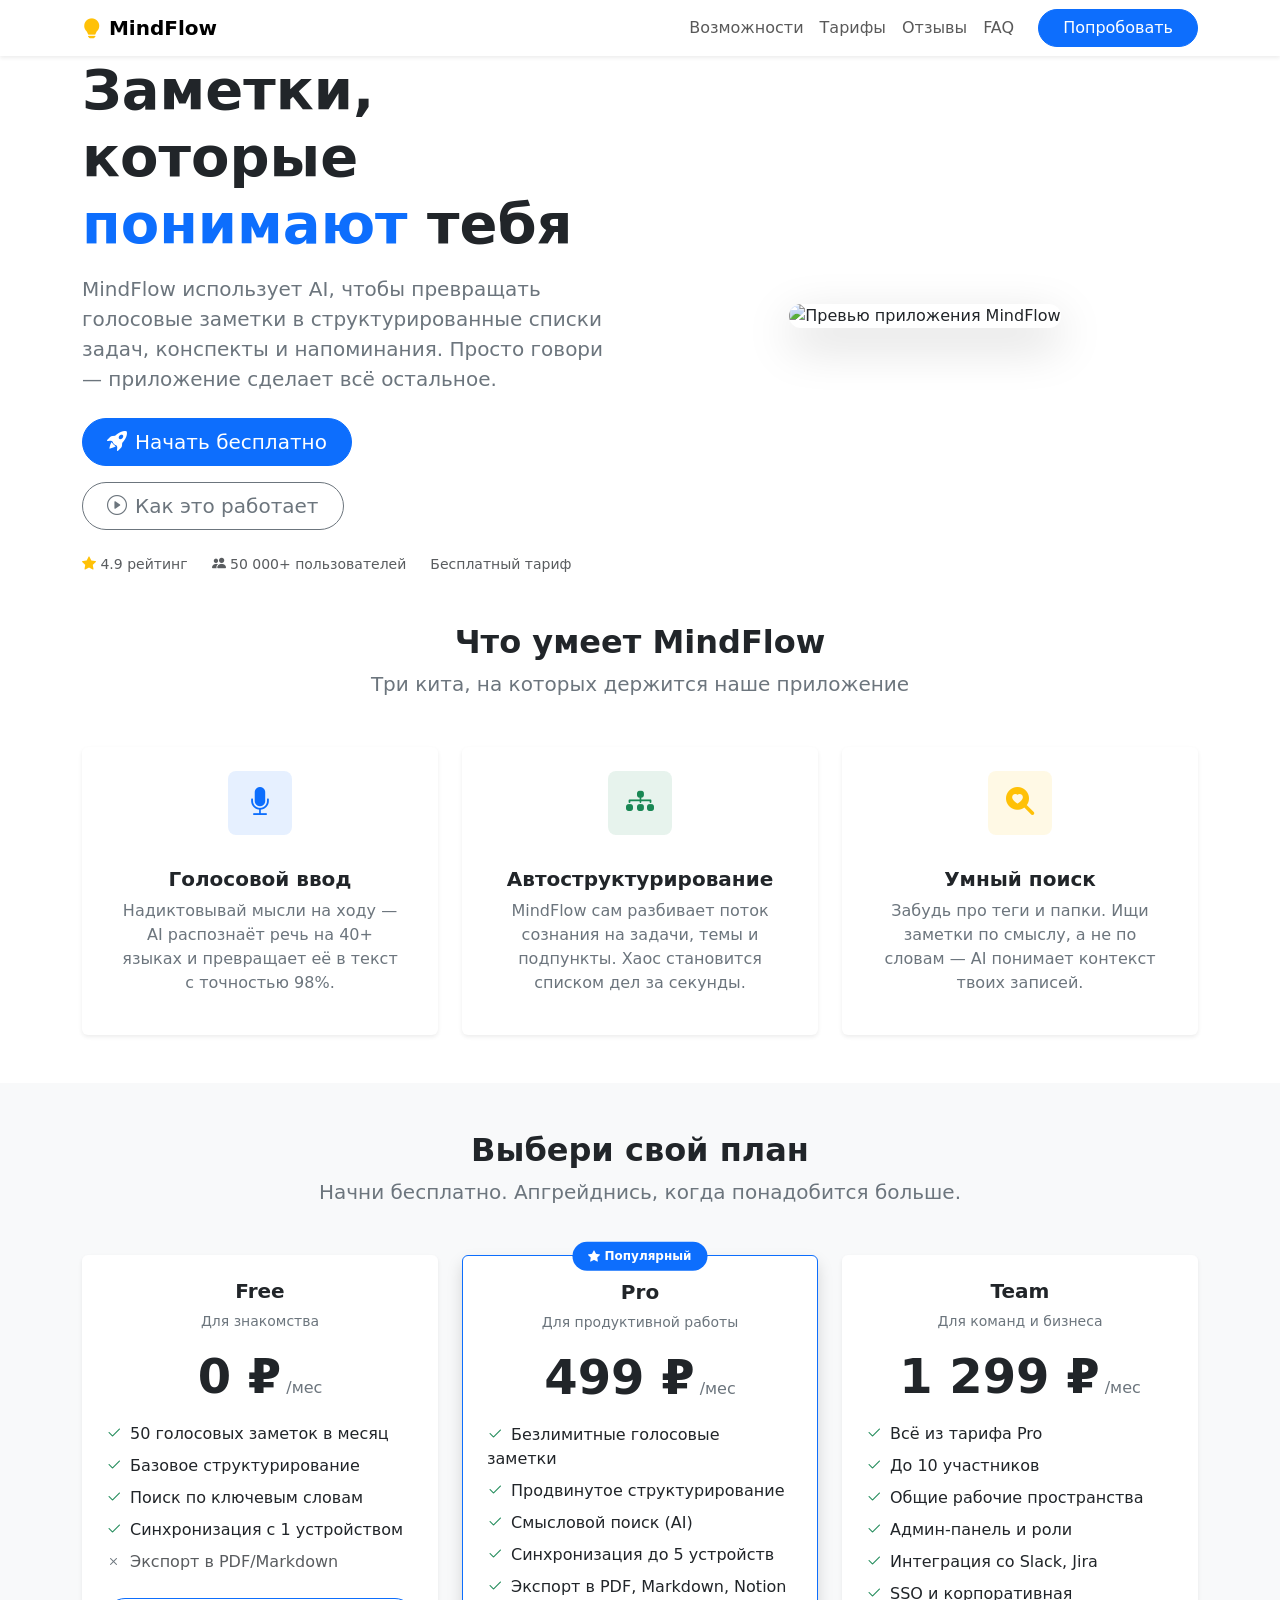
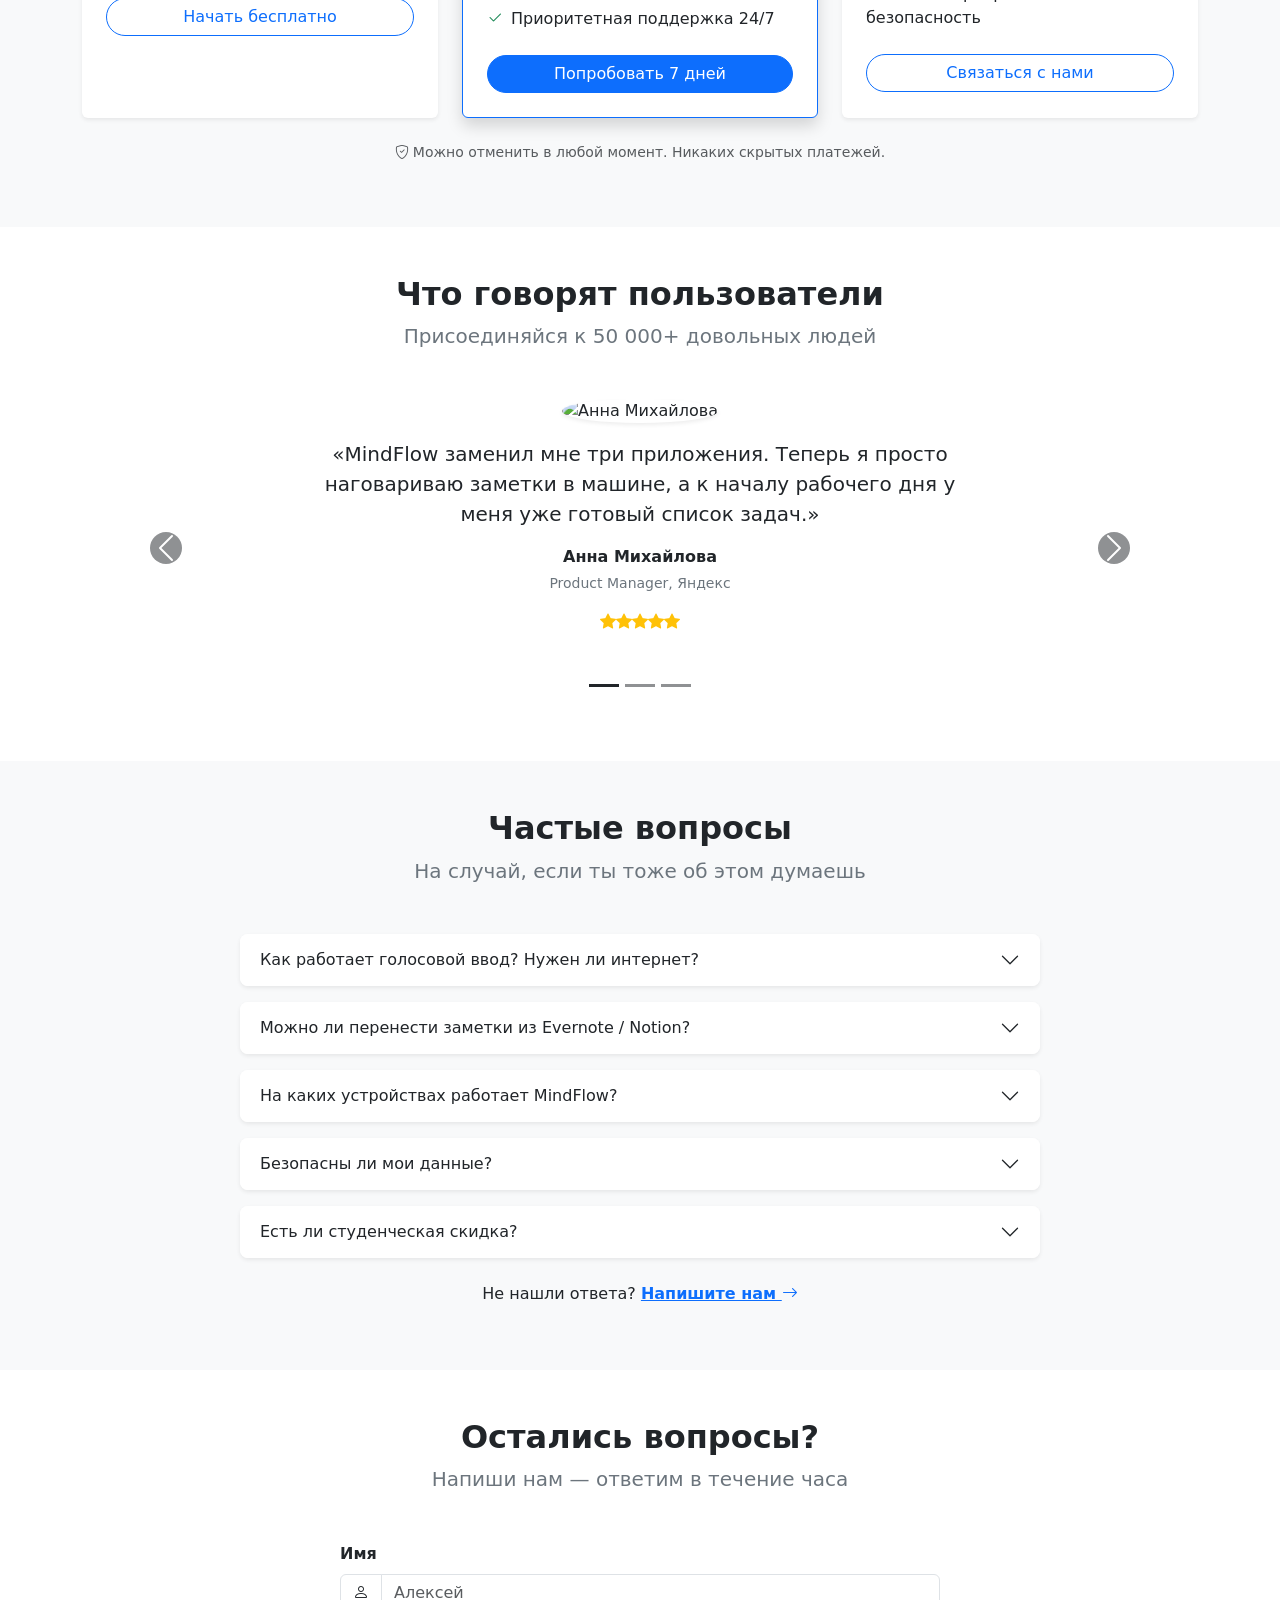
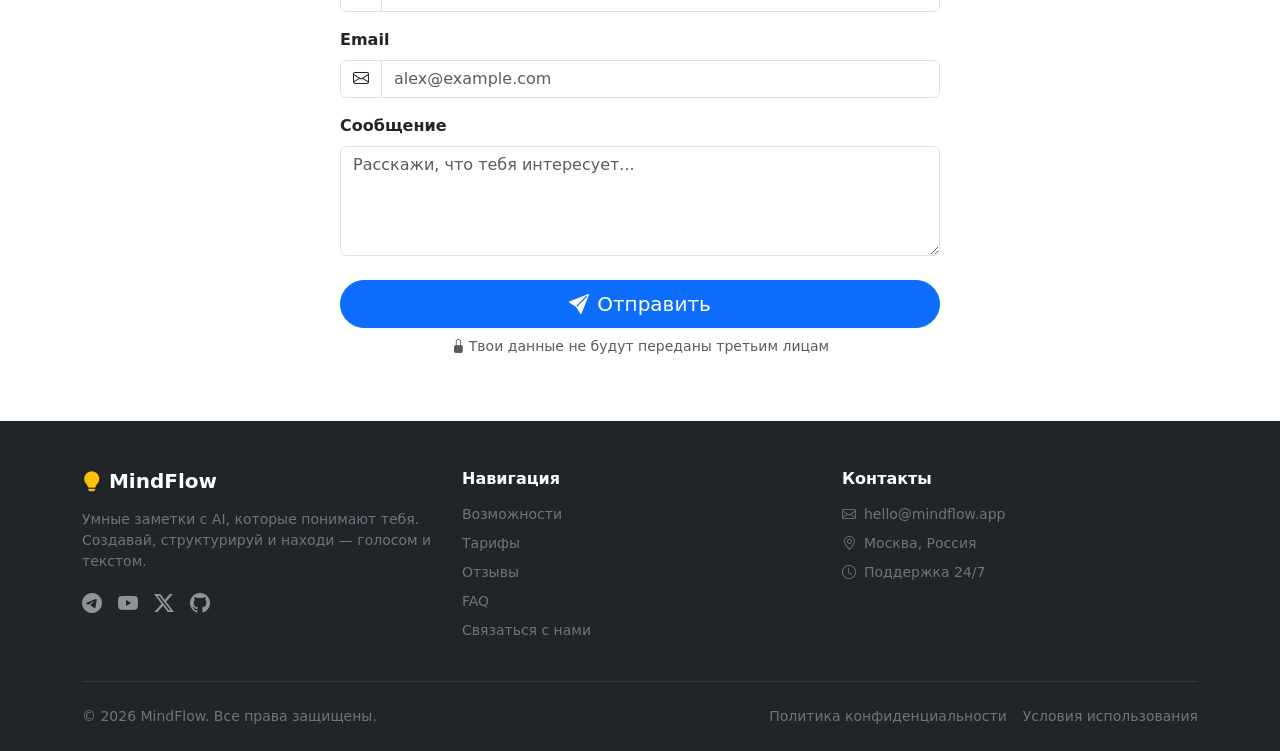
==== index.html @ 4034adc9 "Add files via upload" ====
<!DOCTYPE html>
<html lang="ru">
<head>
    <meta charset="UTF-8">
    <meta name="viewport" content="width=device-width, initial-scale=1.0">
    <title>MindFlow — умные заметки с AI</title>
    
    <link href="https://cdn.jsdelivr.net/npm/bootstrap@5.3.0/dist/css/bootstrap.min.css" rel="stylesheet">
    <link href="https://cdn.jsdelivr.net/npm/bootstrap-icons@1.11.3/font/bootstrap-icons.css" rel="stylesheet">
    <link href="style.css" rel="stylesheet">
</head>
<body>

    <!-- НАВБАР -->
    <nav class="navbar navbar-expand-lg sticky-top bg-white shadow-sm">
        <div class="container">
            <a class="navbar-brand fw-bold" href="#">
                <i class="bi bi-lightbulb-fill text-warning"></i> MindFlow
            </a>
            <button class="navbar-toggler" type="button" data-bs-toggle="collapse" data-bs-target="#navbarMain" 
                    aria-controls="navbarMain" aria-expanded="false" aria-label="Открыть меню">
                <span class="navbar-toggler-icon"></span>
            </button>
            <div class="collapse navbar-collapse" id="navbarMain">
                <ul class="navbar-nav ms-auto mb-2 mb-lg-0 align-items-lg-center">
                    <li class="nav-item"><a class="nav-link" href="#features">Возможности</a></li>
                    <li class="nav-item"><a class="nav-link" href="#pricing">Тарифы</a></li>
                    <li class="nav-item"><a class="nav-link" href="#testimonials">Отзывы</a></li>
                    <li class="nav-item"><a class="nav-link" href="#faq">FAQ</a></li>
                    <li class="nav-item ms-lg-3 mt-2 mt-lg-0">
                        <a class="btn btn-primary rounded-pill px-4" href="#contact">Попробовать</a>
                    </li>
                </ul>
            </div>
        </div>
    </nav>

    <main>
        <!-- ГЕРОЙ -->
        <section class="hero-section d-flex align-items-center">
            <div class="container">
                <div class="row align-items-center">
                    <div class="col-lg-6 mb-5 mb-lg-0">
                        <h1 class="display-4 fw-bold mb-3">Заметки, которые <span class="text-primary">понимают</span> тебя</h1>
                        <p class="lead text-secondary mb-4">
                            MindFlow использует AI, чтобы превращать голосовые заметки в структурированные списки задач, конспекты и напоминания. Просто говори — приложение сделает всё остальное.
                        </p>
                        <div class="d-flex flex-wrap gap-3">
                            <a href="#contact" class="btn btn-primary btn-lg rounded-pill px-4">
                                <i class="bi bi-rocket-takeoff-fill me-2"></i>Начать бесплатно
                            </a>
                            <a href="#features" class="btn btn-outline-secondary btn-lg rounded-pill px-4">
                                <i class="bi bi-play-circle me-2"></i>Как это работает
                            </a>
                        </div>
                        <div class="d-flex mt-4 text-muted small">
                            <span class="me-4"><i class="bi bi-star-fill text-warning"></i> 4.9 рейтинг</span>
                            <span class="me-4"><i class="bi bi-people-fill"></i> 50 000+ пользователей</span>
                            <span><i class="bi bi-shield-check-fill text-success"></i> Бесплатный тариф</span>
                        </div>
                    </div>
                    <div class="col-lg-6 text-center">
                        <img src="https://placehold.co/600x400/6f42c1/white?text=MindFlow+App+Preview" 
                             alt="Превью приложения MindFlow" class="img-fluid rounded-4 shadow-lg"
                             width="600" height="400" loading="lazy">
                    </div>
                </div>
            </div>
        </section>

        <!-- ВОЗМОЖНОСТИ -->
        <section id="features" class="py-5 bg-white">
            <div class="container">
                <div class="text-center mb-5">
                    <h2 class="fw-bold">Что умеет MindFlow</h2>
                    <p class="lead text-secondary">Три кита, на которых держится наше приложение</p>
                </div>
                <div class="row g-4 row-cols-1 row-cols-md-3">
                    <div class="col">
                        <div class="card h-100 border-0 shadow-sm text-center p-4">
                            <div class="card-icon bg-primary bg-opacity-10 text-primary rounded-3 d-inline-flex align-items-center justify-content-center mx-auto mb-3" style="width: 64px; height: 64px;">
                                <i class="bi bi-mic-fill fs-3"></i>
                            </div>
                            <div class="card-body">
                                <h5 class="card-title fw-bold">Голосовой ввод</h5>
                                <p class="card-text text-secondary">Надиктовывай мысли на ходу — AI распознаёт речь на 40+ языках и превращает её в текст с точностью 98%.</p>
                            </div>
                        </div>
                    </div>
                    <div class="col">
                        <div class="card h-100 border-0 shadow-sm text-center p-4">
                            <div class="card-icon bg-success bg-opacity-10 text-success rounded-3 d-inline-flex align-items-center justify-content-center mx-auto mb-3" style="width: 64px; height: 64px;">
                                <i class="bi bi-diagram-3-fill fs-3"></i>
                            </div>
                            <div class="card-body">
                                <h5 class="card-title fw-bold">Автоструктурирование</h5>
                                <p class="card-text text-secondary">MindFlow сам разбивает поток сознания на задачи, темы и подпункты. Хаос становится списком дел за секунды.</p>
                            </div>
                        </div>
                    </div>
                    <div class="col">
                        <div class="card h-100 border-0 shadow-sm text-center p-4">
                            <div class="card-icon bg-warning bg-opacity-10 text-warning rounded-3 d-inline-flex align-items-center justify-content-center mx-auto mb-3" style="width: 64px; height: 64px;">
                                <i class="bi bi-search-heart-fill fs-3"></i>
                            </div>
                            <div class="card-body">
                                <h5 class="card-title fw-bold">Умный поиск</h5>
                                <p class="card-text text-secondary">Забудь про теги и папки. Ищи заметки по смыслу, а не по словам — AI понимает контекст твоих записей.</p>
                            </div>
                        </div>
                    </div>
                </div>
            </div>
        </section>

        <!-- ТАРИФЫ -->
        <section id="pricing" class="py-5 bg-light">
            <div class="container">
                <div class="text-center mb-5">
                    <h2 class="fw-bold">Выбери свой план</h2>
                    <p class="lead text-secondary">Начни бесплатно. Апгрейднись, когда понадобится больше.</p>
                </div>
                <div id="pricing-cards" class="row g-4 row-cols-1 row-cols-md-3 justify-content-center"></div>
                <p class="text-center text-muted small mt-4">
                    <i class="bi bi-shield-check me-1"></i>Можно отменить в любой момент. Никаких скрытых платежей.
                </p>
            </div>
        </section>

        <!-- ОТЗЫВЫ -->
        <section id="testimonials" class="py-5 bg-white">
            <div class="container">
                <div class="text-center mb-5">
                    <h2 class="fw-bold">Что говорят пользователи</h2>
                    <p class="lead text-secondary">Присоединяйся к 50 000+ довольных людей</p>
                </div>
                <div id="testimonialsCarousel" class="carousel slide" data-bs-ride="carousel">
                    <div id="testimonials-slides" class="carousel-inner"></div>
                    <button class="carousel-control-prev" type="button" data-bs-target="#testimonialsCarousel" data-bs-slide="prev">
                        <span class="carousel-control-prev-icon bg-dark rounded-circle p-3" aria-hidden="true"></span>
                        <span class="visually-hidden">Предыдущий</span>
                    </button>
                    <button class="carousel-control-next" type="button" data-bs-target="#testimonialsCarousel" data-bs-slide="next">
                        <span class="carousel-control-next-icon bg-dark rounded-circle p-3" aria-hidden="true"></span>
                        <span class="visually-hidden">Следующий</span>
                    </button>
                    <div id="testimonials-indicators" class="carousel-indicators position-relative mt-4"></div>
                </div>
            </div>
        </section>

        <!-- FAQ -->
        <section id="faq" class="py-5 bg-light">
            <div class="container">
                <div class="text-center mb-5">
                    <h2 class="fw-bold">Частые вопросы</h2>
                    <p class="lead text-secondary">На случай, если ты тоже об этом думаешь</p>
                </div>
                <div id="faq-list" class="accordion mx-auto" style="max-width: 800px;"></div>
                <p class="text-center mt-4">Не нашли ответа? <a href="#contact" class="fw-bold">Напишите нам <i class="bi bi-arrow-right"></i></a></p>
            </div>
        </section>

        <!-- КОНТАКТЫ -->
        <section id="contact" class="py-5 bg-white">
            <div class="container">
                <div class="text-center mb-5">
                    <h2 class="fw-bold">Остались вопросы?</h2>
                    <p class="lead text-secondary">Напиши нам — ответим в течение часа</p>
                </div>
                <div class="mx-auto" style="max-width: 600px;">
                    <form>
                        <div class="mb-3">
                            <label for="name" class="form-label fw-semibold">Имя</label>
                            <div class="input-group">
                                <span class="input-group-text bg-white"><i class="bi bi-person"></i></span>
                                <input type="text" class="form-control" id="name" placeholder="Алексей" required>
                            </div>
                        </div>
                        <div class="mb-3">
                            <label for="email" class="form-label fw-semibold">Email</label>
                            <div class="input-group">
                                <span class="input-group-text bg-white"><i class="bi bi-envelope"></i></span>
                                <input type="email" class="form-control" id="email" placeholder="alex@example.com" required>
                            </div>
                        </div>
                        <div class="mb-4">
                            <label for="message" class="form-label fw-semibold">Сообщение</label>
                            <textarea class="form-control" id="message" rows="4" placeholder="Расскажи, что тебя интересует..." required></textarea>
                        </div>
                        <div class="d-grid">
                            <button type="submit" class="btn btn-primary btn-lg rounded-pill">
                                <i class="bi bi-send-fill me-2"></i>Отправить
                            </button>
                        </div>
                        <p class="text-center text-muted small mt-2">
                            <i class="bi bi-lock-fill me-1"></i>Твои данные не будут переданы третьим лицам
                        </p>
                    </form>
                </div>
            </div>
        </section>
    </main>

    <!-- ФУТЕР -->
    <footer class="bg-dark text-white pt-5 pb-4">
        <div class="container">
            <div class="row g-4">
                <div class="col-md-4">
                    <h5 class="fw-bold mb-3"><i class="bi bi-lightbulb-fill text-warning"></i> MindFlow</h5>
                    <p class="text-secondary small">Умные заметки с AI, которые понимают тебя. Создавай, структурируй и находи — голосом и текстом.</p>
                    <div class="d-flex gap-3">
                        <a href="#" class="text-white-50 fs-5" title="Telegram"><i class="bi bi-telegram"></i></a>
                        <a href="#" class="text-white-50 fs-5" title="YouTube"><i class="bi bi-youtube"></i></a>
                        <a href="#" class="text-white-50 fs-5" title="Twitter/X"><i class="bi bi-twitter-x"></i></a>
                        <a href="#" class="text-white-50 fs-5" title="GitHub"><i class="bi bi-github"></i></a>
                    </div>
                </div>
                <div class="col-md-4">
                    <h6 class="fw-bold mb-3">Навигация</h6>
                    <ul class="list-unstyled small">
                        <li class="mb-2"><a href="#features" class="text-secondary text-decoration-none">Возможности</a></li>
                        <li class="mb-2"><a href="#pricing" class="text-secondary text-decoration-none">Тарифы</a></li>
                        <li class="mb-2"><a href="#testimonials" class="text-secondary text-decoration-none">Отзывы</a></li>
                        <li class="mb-2"><a href="#faq" class="text-secondary text-decoration-none">FAQ</a></li>
                        <li class="mb-2"><a href="#contact" class="text-secondary text-decoration-none">Связаться с нами</a></li>
                    </ul>
                </div>
                <div class="col-md-4">
                    <h6 class="fw-bold mb-3">Контакты</h6>
                    <ul class="list-unstyled small text-secondary">
                        <li class="mb-2"><i class="bi bi-envelope me-2"></i>hello@mindflow.app</li>
                        <li class="mb-2"><i class="bi bi-geo-alt me-2"></i>Москва, Россия</li>
                        <li class="mb-2"><i class="bi bi-clock me-2"></i>Поддержка 24/7</li>
                    </ul>
                </div>
            </div>
            <hr class="my-4 border-secondary">
            <div class="d-flex flex-column flex-md-row justify-content-between align-items-center small text-secondary">
                <p class="mb-2 mb-md-0">© 2026 MindFlow. Все права защищены.</p>
                <div class="d-flex gap-3">
                    <a href="#" class="text-secondary text-decoration-none">Политика конфиденциальности</a>
                    <a href="#" class="text-secondary text-decoration-none">Условия использования</a>
                </div>
            </div>
        </div>
    </footer>

    <script src="https://cdn.jsdelivr.net/npm/bootstrap@5.3.0/dist/js/bootstrap.bundle.min.js"></script>
    <script src="js/data.js"></script>
    <script src="js/main.js"></script>
</body>
</html>
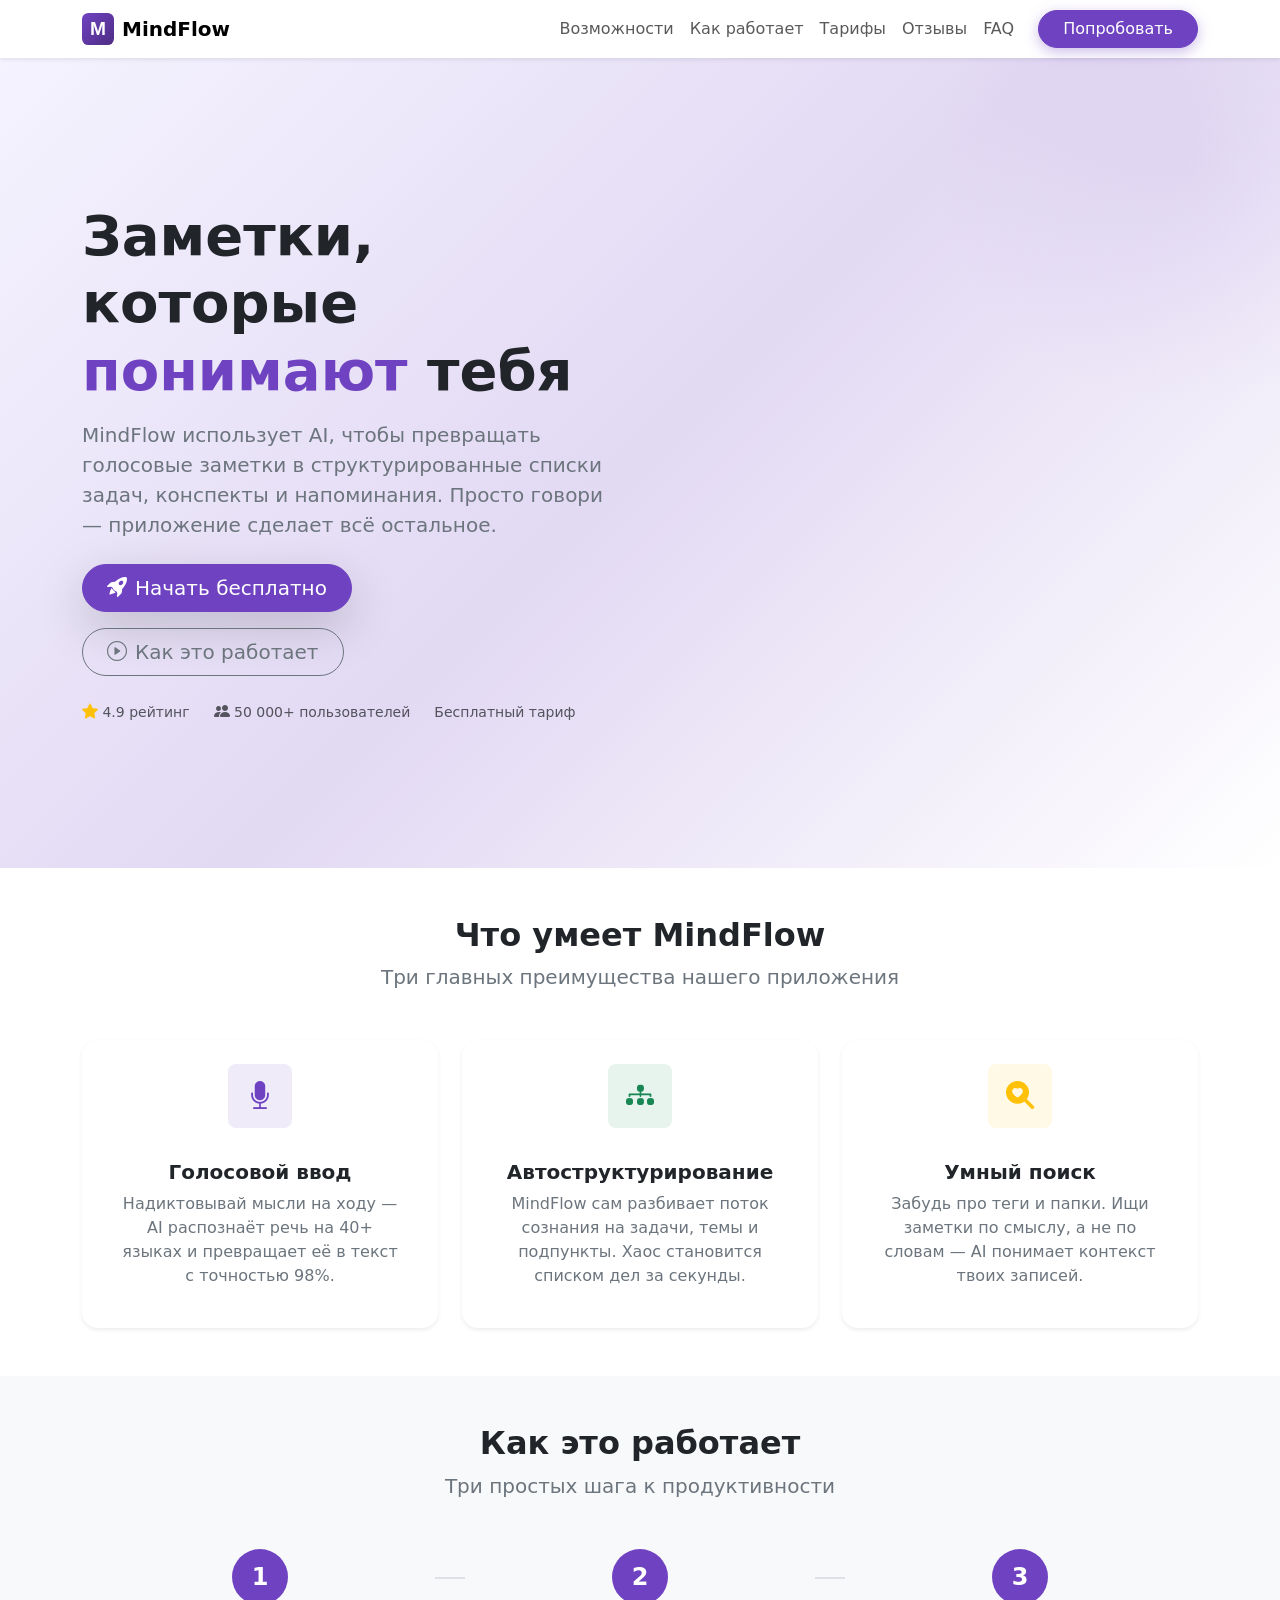
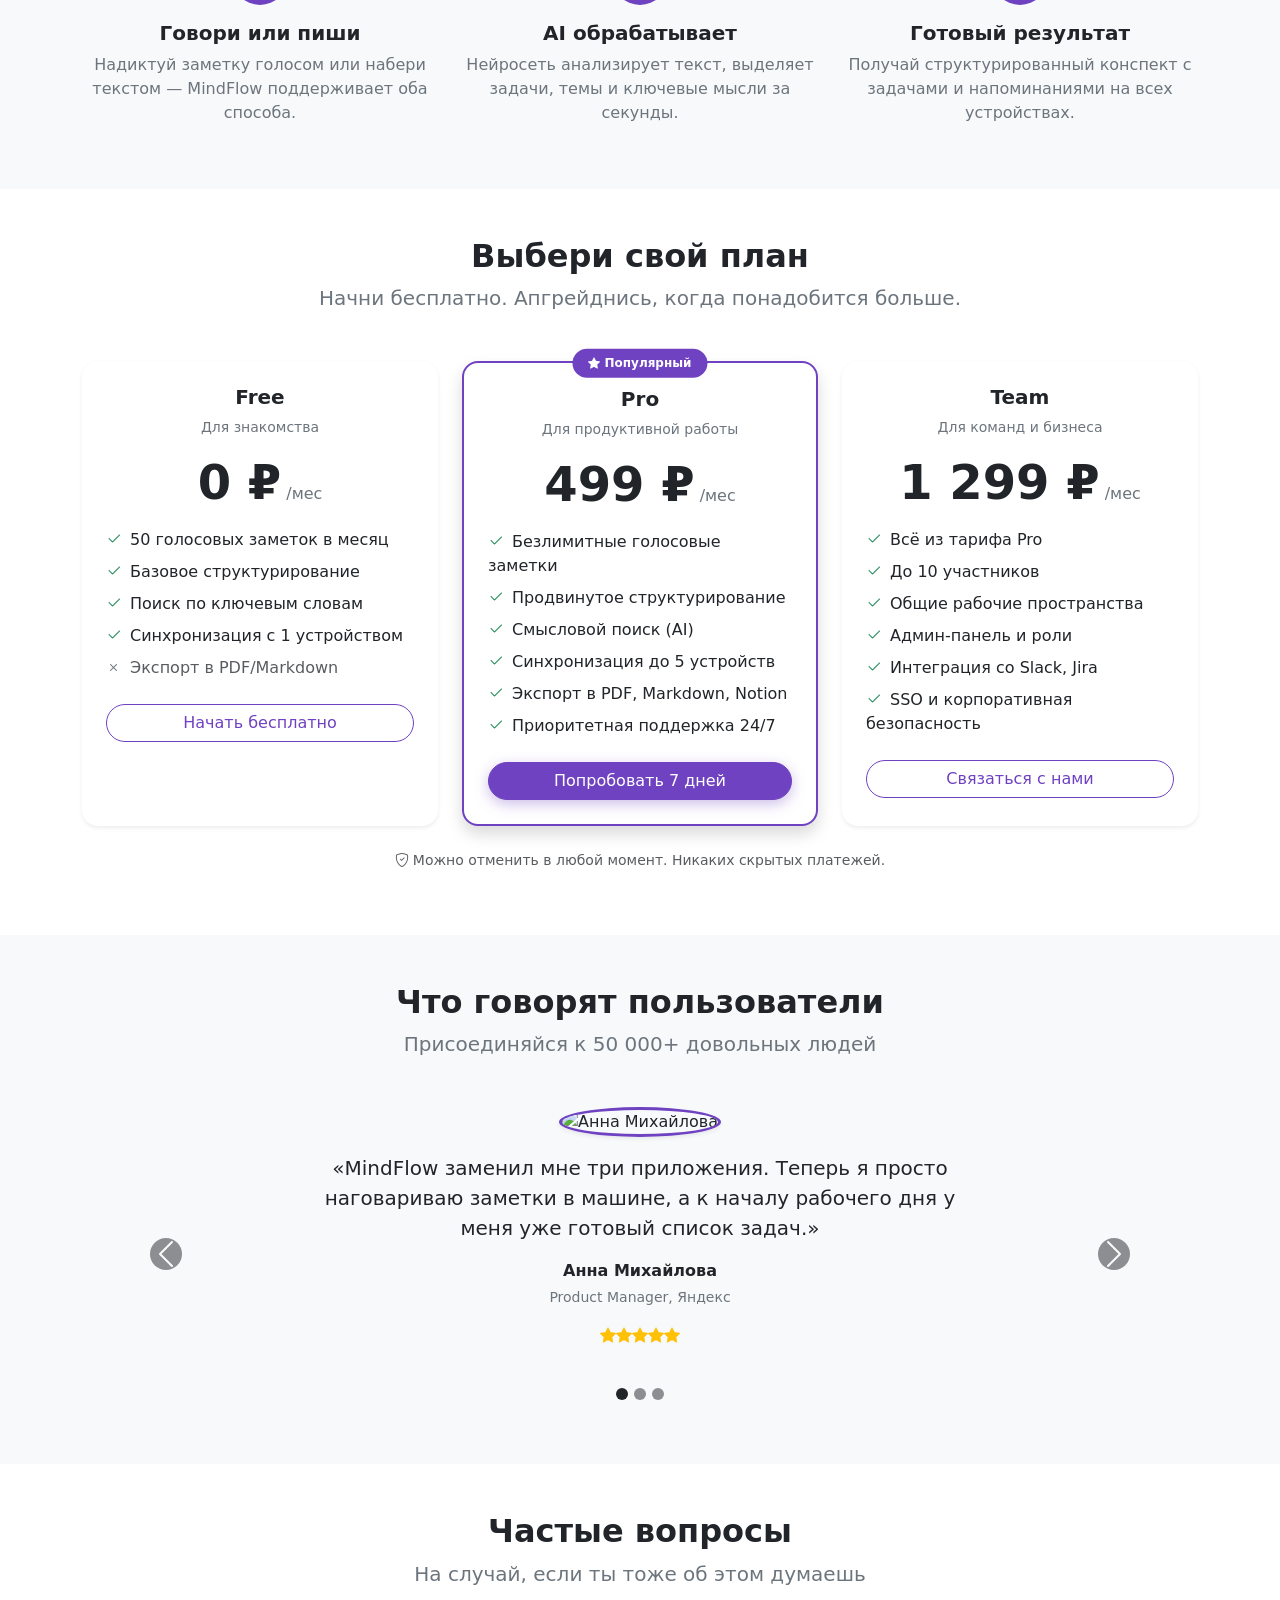
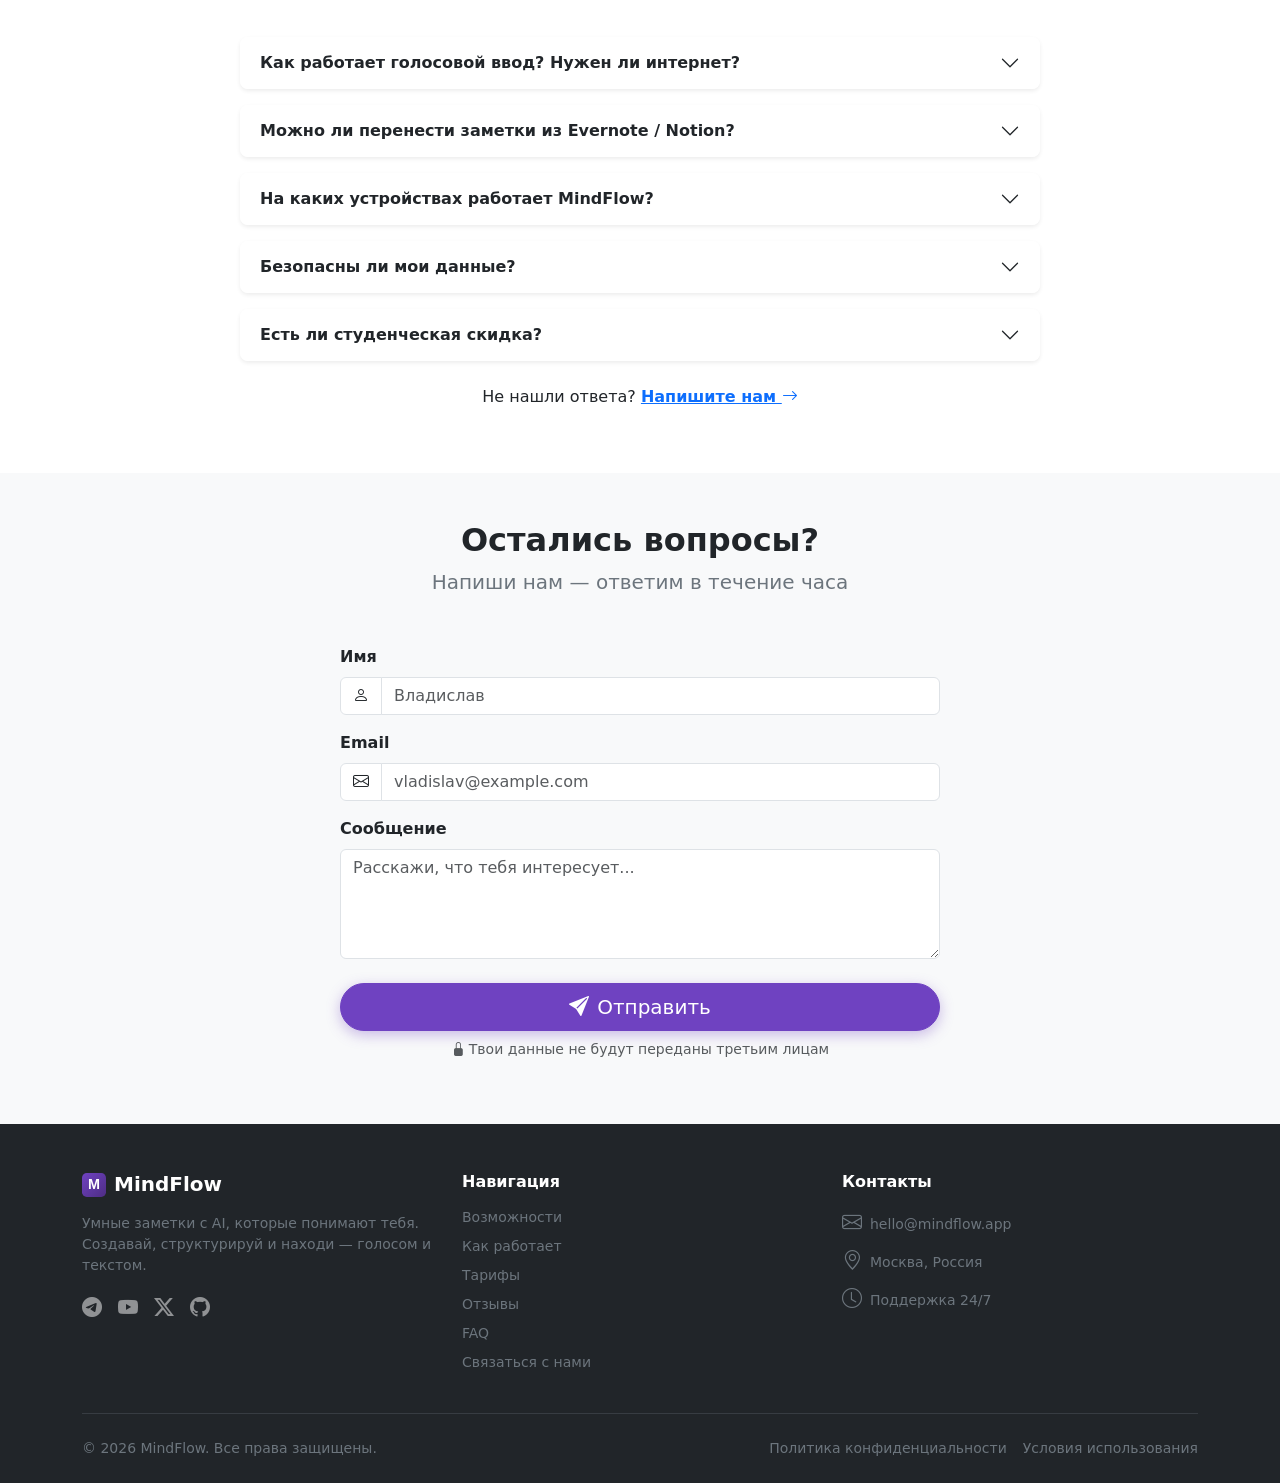
==== commit 704a3aa8: "Add files via upload" ====
--- a/index.html
+++ b/index.html
@@ -5,8 +5,23 @@
     <meta name="viewport" content="width=device-width, initial-scale=1.0">
     <title>MindFlow — умные заметки с AI</title>
     
+    <!-- Favicon -->
+    <link rel="icon" type="image/svg+xml" href="assets/favicon.svg">
+    <link rel="icon" type="image/png" href="assets/favicon.png">
+    
+    <!-- Open Graph (для соцсетей) -->
+    <meta property="og:title" content="MindFlow — умные заметки с AI">
+    <meta property="og:description" content="Превращай голосовые заметки в структурированные задачи с помощью AI. Попробуй бесплатно!">
+    <meta property="og:image" content="https://placehold.co/1200x630/6f42c1/white?text=MindFlow">
+    <meta property="og:type" content="website">
+    
+    <!-- Bootstrap 5.3 -->
     <link href="https://cdn.jsdelivr.net/npm/bootstrap@5.3.0/dist/css/bootstrap.min.css" rel="stylesheet">
+    <!-- Bootstrap Icons -->
     <link href="https://cdn.jsdelivr.net/npm/bootstrap-icons@1.11.3/font/bootstrap-icons.css" rel="stylesheet">
+    <!-- AOS Animation -->
+    <link href="https://cdn.jsdelivr.net/npm/aos@2.3.4/dist/aos.css" rel="stylesheet">
+    <!-- Кастомные стили -->
     <link href="style.css" rel="stylesheet">
 </head>
 <body>
@@ -14,8 +29,9 @@
     <!-- НАВБАР -->
     <nav class="navbar navbar-expand-lg sticky-top bg-white shadow-sm">
         <div class="container">
-            <a class="navbar-brand fw-bold" href="#">
-                <i class="bi bi-lightbulb-fill text-warning"></i> MindFlow
+            <a class="navbar-brand fw-bold d-flex align-items-center" href="#">
+                <img src="assets/favicon.svg" alt="MindFlow" width="32" height="32" class="me-2">
+                MindFlow
             </a>
             <button class="navbar-toggler" type="button" data-bs-toggle="collapse" data-bs-target="#navbarMain" 
                     aria-controls="navbarMain" aria-expanded="false" aria-label="Открыть меню">
@@ -24,6 +40,7 @@
             <div class="collapse navbar-collapse" id="navbarMain">
                 <ul class="navbar-nav ms-auto mb-2 mb-lg-0 align-items-lg-center">
                     <li class="nav-item"><a class="nav-link" href="#features">Возможности</a></li>
+                    <li class="nav-item"><a class="nav-link" href="#how-it-works">Как работает</a></li>
                     <li class="nav-item"><a class="nav-link" href="#pricing">Тарифы</a></li>
                     <li class="nav-item"><a class="nav-link" href="#testimonials">Отзывы</a></li>
                     <li class="nav-item"><a class="nav-link" href="#faq">FAQ</a></li>
@@ -40,16 +57,20 @@
         <section class="hero-section d-flex align-items-center">
             <div class="container">
                 <div class="row align-items-center">
-                    <div class="col-lg-6 mb-5 mb-lg-0">
-                        <h1 class="display-4 fw-bold mb-3">Заметки, которые <span class="text-primary">понимают</span> тебя</h1>
+                    <div class="col-lg-6 mb-5 mb-lg-0" data-aos="fade-right" data-aos-duration="800">
+                        <h1 class="display-4 fw-bold mb-3">
+                            Заметки, которые <span class="text-primary">понимают</span> тебя
+                        </h1>
                         <p class="lead text-secondary mb-4">
-                            MindFlow использует AI, чтобы превращать голосовые заметки в структурированные списки задач, конспекты и напоминания. Просто говори — приложение сделает всё остальное.
+                            MindFlow использует AI, чтобы превращать голосовые заметки 
+                            в структурированные списки задач, конспекты и напоминания. 
+                            Просто говори — приложение сделает всё остальное.
                         </p>
                         <div class="d-flex flex-wrap gap-3">
-                            <a href="#contact" class="btn btn-primary btn-lg rounded-pill px-4">
+                            <a href="#contact" class="btn btn-primary btn-lg rounded-pill px-4 shadow-lg">
                                 <i class="bi bi-rocket-takeoff-fill me-2"></i>Начать бесплатно
                             </a>
-                            <a href="#features" class="btn btn-outline-secondary btn-lg rounded-pill px-4">
+                            <a href="#how-it-works" class="btn btn-outline-secondary btn-lg rounded-pill px-4">
                                 <i class="bi bi-play-circle me-2"></i>Как это работает
                             </a>
                         </div>
@@ -59,10 +80,15 @@
                             <span><i class="bi bi-shield-check-fill text-success"></i> Бесплатный тариф</span>
                         </div>
                     </div>
-                    <div class="col-lg-6 text-center">
-                        <img src="https://placehold.co/600x400/6f42c1/white?text=MindFlow+App+Preview" 
-                             alt="Превью приложения MindFlow" class="img-fluid rounded-4 shadow-lg"
-                             width="600" height="400" loading="lazy">
+                    <div class="col-lg-6 text-center" data-aos="fade-left" data-aos-duration="800" data-aos-delay="200">
+                        <!-- Иллюстрация из unDraw -->
+                        <img 
+                            src="https://illustrations.popsy.co/violet/working-from-anywhere.svg"
+                            alt="MindFlow — работай отовсюду" 
+                            class="img-fluid hero-image"
+                            loading="lazy"
+                            onerror="this.src='https://placehold.co/600x400/6f42c1/white?text=MindFlow'"
+                        >
                     </div>
                 </div>
             </div>
@@ -71,12 +97,12 @@
         <!-- ВОЗМОЖНОСТИ -->
         <section id="features" class="py-5 bg-white">
             <div class="container">
-                <div class="text-center mb-5">
+                <div class="text-center mb-5" data-aos="fade-up">
                     <h2 class="fw-bold">Что умеет MindFlow</h2>
-                    <p class="lead text-secondary">Три кита, на которых держится наше приложение</p>
+                    <p class="lead text-secondary">Три главных преимущества нашего приложения</p>
                 </div>
                 <div class="row g-4 row-cols-1 row-cols-md-3">
-                    <div class="col">
+                    <div class="col" data-aos="fade-up" data-aos-delay="100">
                         <div class="card h-100 border-0 shadow-sm text-center p-4">
                             <div class="card-icon bg-primary bg-opacity-10 text-primary rounded-3 d-inline-flex align-items-center justify-content-center mx-auto mb-3" style="width: 64px; height: 64px;">
                                 <i class="bi bi-mic-fill fs-3"></i>
@@ -87,7 +113,7 @@
                             </div>
                         </div>
                     </div>
-                    <div class="col">
+                    <div class="col" data-aos="fade-up" data-aos-delay="200">
                         <div class="card h-100 border-0 shadow-sm text-center p-4">
                             <div class="card-icon bg-success bg-opacity-10 text-success rounded-3 d-inline-flex align-items-center justify-content-center mx-auto mb-3" style="width: 64px; height: 64px;">
                                 <i class="bi bi-diagram-3-fill fs-3"></i>
@@ -98,7 +124,7 @@
                             </div>
                         </div>
                     </div>
-                    <div class="col">
+                    <div class="col" data-aos="fade-up" data-aos-delay="300">
                         <div class="card h-100 border-0 shadow-sm text-center p-4">
                             <div class="card-icon bg-warning bg-opacity-10 text-warning rounded-3 d-inline-flex align-items-center justify-content-center mx-auto mb-3" style="width: 64px; height: 64px;">
                                 <i class="bi bi-search-heart-fill fs-3"></i>
@@ -113,10 +139,43 @@
             </div>
         </section>
 
+        <!-- КАК ЭТО РАБОТАЕТ (НОВАЯ СЕКЦИЯ) -->
+        <section id="how-it-works" class="py-5 bg-light">
+            <div class="container">
+                <div class="text-center mb-5" data-aos="fade-up">
+                    <h2 class="fw-bold">Как это работает</h2>
+                    <p class="lead text-secondary">Три простых шага к продуктивности</p>
+                </div>
+                <div class="row g-4">
+                    <div class="col-md-4 text-center" data-aos="fade-up" data-aos-delay="100">
+                        <div class="position-relative d-inline-block mb-3">
+                            <span class="step-number bg-primary text-white rounded-circle d-flex align-items-center justify-content-center mx-auto" style="width: 56px; height: 56px; font-size: 1.5rem; font-weight: bold;">1</span>
+                        </div>
+                        <h5 class="fw-bold">Говори или пиши</h5>
+                        <p class="text-secondary">Надиктуй заметку голосом или набери текстом — MindFlow поддерживает оба способа.</p>
+                    </div>
+                    <div class="col-md-4 text-center" data-aos="fade-up" data-aos-delay="200">
+                        <div class="position-relative d-inline-block mb-3">
+                            <span class="step-number bg-primary text-white rounded-circle d-flex align-items-center justify-content-center mx-auto" style="width: 56px; height: 56px; font-size: 1.5rem; font-weight: bold;">2</span>
+                        </div>
+                        <h5 class="fw-bold">AI обрабатывает</h5>
+                        <p class="text-secondary">Нейросеть анализирует текст, выделяет задачи, темы и ключевые мысли за секунды.</p>
+                    </div>
+                    <div class="col-md-4 text-center" data-aos="fade-up" data-aos-delay="300">
+                        <div class="position-relative d-inline-block mb-3">
+                            <span class="step-number bg-primary text-white rounded-circle d-flex align-items-center justify-content-center mx-auto" style="width: 56px; height: 56px; font-size: 1.5rem; font-weight: bold;">3</span>
+                        </div>
+                        <h5 class="fw-bold">Готовый результат</h5>
+                        <p class="text-secondary">Получай структурированный конспект с задачами и напоминаниями на всех устройствах.</p>
+                    </div>
+                </div>
+            </div>
+        </section>
+
         <!-- ТАРИФЫ -->
-        <section id="pricing" class="py-5 bg-light">
-            <div class="container">
-                <div class="text-center mb-5">
+        <section id="pricing" class="py-5 bg-white">
+            <div class="container">
+                <div class="text-center mb-5" data-aos="fade-up">
                     <h2 class="fw-bold">Выбери свой план</h2>
                     <p class="lead text-secondary">Начни бесплатно. Апгрейднись, когда понадобится больше.</p>
                 </div>
@@ -128,13 +187,13 @@
         </section>
 
         <!-- ОТЗЫВЫ -->
-        <section id="testimonials" class="py-5 bg-white">
-            <div class="container">
-                <div class="text-center mb-5">
+        <section id="testimonials" class="py-5 bg-light">
+            <div class="container">
+                <div class="text-center mb-5" data-aos="fade-up">
                     <h2 class="fw-bold">Что говорят пользователи</h2>
                     <p class="lead text-secondary">Присоединяйся к 50 000+ довольных людей</p>
                 </div>
-                <div id="testimonialsCarousel" class="carousel slide" data-bs-ride="carousel">
+                <div id="testimonialsCarousel" class="carousel slide" data-bs-ride="carousel" data-aos="fade-up" data-aos-delay="100">
                     <div id="testimonials-slides" class="carousel-inner"></div>
                     <button class="carousel-control-prev" type="button" data-bs-target="#testimonialsCarousel" data-bs-slide="prev">
                         <span class="carousel-control-prev-icon bg-dark rounded-circle p-3" aria-hidden="true"></span>
@@ -150,9 +209,9 @@
         </section>
 
         <!-- FAQ -->
-        <section id="faq" class="py-5 bg-light">
-            <div class="container">
-                <div class="text-center mb-5">
+        <section id="faq" class="py-5 bg-white">
+            <div class="container">
+                <div class="text-center mb-5" data-aos="fade-up">
                     <h2 class="fw-bold">Частые вопросы</h2>
                     <p class="lead text-secondary">На случай, если ты тоже об этом думаешь</p>
                 </div>
@@ -162,37 +221,38 @@
         </section>
 
         <!-- КОНТАКТЫ -->
-        <section id="contact" class="py-5 bg-white">
-            <div class="container">
-                <div class="text-center mb-5">
+        <section id="contact" class="py-5 bg-light">
+            <div class="container">
+                <div class="text-center mb-5" data-aos="fade-up">
                     <h2 class="fw-bold">Остались вопросы?</h2>
                     <p class="lead text-secondary">Напиши нам — ответим в течение часа</p>
                 </div>
-                <div class="mx-auto" style="max-width: 600px;">
-                    <form>
+                <div class="mx-auto" style="max-width: 600px;" data-aos="fade-up" data-aos-delay="100">
+                    <form action="https://formspree.io/f/xlgygdqd" method="POST" id="contact-form">
                         <div class="mb-3">
                             <label for="name" class="form-label fw-semibold">Имя</label>
                             <div class="input-group">
                                 <span class="input-group-text bg-white"><i class="bi bi-person"></i></span>
-                                <input type="text" class="form-control" id="name" placeholder="Алексей" required>
+                                <input type="text" class="form-control" id="name" name="name" placeholder="Владислав" required>
                             </div>
                         </div>
                         <div class="mb-3">
                             <label for="email" class="form-label fw-semibold">Email</label>
                             <div class="input-group">
                                 <span class="input-group-text bg-white"><i class="bi bi-envelope"></i></span>
-                                <input type="email" class="form-control" id="email" placeholder="alex@example.com" required>
+                                <input type="email" class="form-control" id="email" name="email" placeholder="vladislav@example.com" required>
                             </div>
                         </div>
                         <div class="mb-4">
                             <label for="message" class="form-label fw-semibold">Сообщение</label>
-                            <textarea class="form-control" id="message" rows="4" placeholder="Расскажи, что тебя интересует..." required></textarea>
+                            <textarea class="form-control" id="message" name="message" rows="4" placeholder="Расскажи, что тебя интересует..." required></textarea>
                         </div>
                         <div class="d-grid">
-                            <button type="submit" class="btn btn-primary btn-lg rounded-pill">
+                            <button type="submit" class="btn btn-primary btn-lg rounded-pill" id="submit-btn">
                                 <i class="bi bi-send-fill me-2"></i>Отправить
                             </button>
                         </div>
+                        <div id="form-status" class="text-center small mt-3" style="display: none;"></div>
                         <p class="text-center text-muted small mt-2">
                             <i class="bi bi-lock-fill me-1"></i>Твои данные не будут переданы третьим лицам
                         </p>
@@ -207,7 +267,7 @@
         <div class="container">
             <div class="row g-4">
                 <div class="col-md-4">
-                    <h5 class="fw-bold mb-3"><i class="bi bi-lightbulb-fill text-warning"></i> MindFlow</h5>
+                    <h5 class="fw-bold mb-3"><img src="assets/favicon.svg" alt="MindFlow" width="24" height="24" class="me-2">MindFlow</h5>
                     <p class="text-secondary small">Умные заметки с AI, которые понимают тебя. Создавай, структурируй и находи — голосом и текстом.</p>
                     <div class="d-flex gap-3">
                         <a href="#" class="text-white-50 fs-5" title="Telegram"><i class="bi bi-telegram"></i></a>
@@ -220,6 +280,7 @@
                     <h6 class="fw-bold mb-3">Навигация</h6>
                     <ul class="list-unstyled small">
                         <li class="mb-2"><a href="#features" class="text-secondary text-decoration-none">Возможности</a></li>
+                        <li class="mb-2"><a href="#how-it-works" class="text-secondary text-decoration-none">Как работает</a></li>
                         <li class="mb-2"><a href="#pricing" class="text-secondary text-decoration-none">Тарифы</a></li>
                         <li class="mb-2"><a href="#testimonials" class="text-secondary text-decoration-none">Отзывы</a></li>
                         <li class="mb-2"><a href="#faq" class="text-secondary text-decoration-none">FAQ</a></li>
@@ -246,7 +307,12 @@
         </div>
     </footer>
 
+    <!-- Скрипты -->
     <script src="https://cdn.jsdelivr.net/npm/bootstrap@5.3.0/dist/js/bootstrap.bundle.min.js"></script>
+    <script src="https://cdn.jsdelivr.net/npm/aos@2.3.4/dist/aos.js"></script>
+    <script>
+        AOS.init({ once: true, offset: 100 });
+    </script>
     <script src="js/data.js"></script>
     <script src="js/main.js"></script>
 </body>
--- a/style.css
+++ b/style.css
@@ -0,0 +1,313 @@
+/* ============================================
+   MindFlow — Кастомные стили
+   Поверх Bootstrap 5.3
+   ============================================ */
+
+/* ----- 1. ПЕРЕМЕННЫЕ: Переопределяем цвета Bootstrap ----- */
+:root {
+    --bs-primary: #6f42c1;        /* Фиолетовый вместо синего */
+    --bs-primary-rgb: 111, 66, 193;
+    --bs-secondary: #6c757d;
+    --bs-body-color: #212529;
+    --bs-body-font-family: 'Segoe UI', system-ui, -apple-system, sans-serif;
+}
+
+/* Перекрашиваем всё, что использует primary */
+.btn-primary {
+    --bs-btn-bg: #6f42c1;
+    --bs-btn-border-color: #6f42c1;
+    --bs-btn-hover-bg: #5a3599;
+    --bs-btn-hover-border-color: #5a3599;
+    --bs-btn-active-bg: #4e2d84;
+}
+
+.btn-outline-primary {
+    --bs-btn-color: #6f42c1;
+    --bs-btn-border-color: #6f42c1;
+    --bs-btn-hover-bg: #6f42c1;
+    --bs-btn-hover-border-color: #6f42c1;
+}
+
+.text-primary {
+    color: #6f42c1 !important;
+}
+
+.border-primary {
+    border-color: #6f42c1 !important;
+}
+
+.badge.bg-primary {
+    background-color: #6f42c1 !important;
+}
+
+/* Ссылки в навбаре при наведении */
+.nav-link:hover {
+    color: #6f42c1 !important;
+}
+
+
+/* ----- 2. ПЛАВНЫЙ СКРОЛЛ К ЯКОРЯМ ----- */
+html {
+    scroll-behavior: smooth;
+    scroll-padding-top: 80px;
+}
+
+
+/* ----- 3. НАВБАР: лёгкое затемнение при скролле ----- */
+.navbar {
+    transition: box-shadow 0.3s ease;
+    backdrop-filter: blur(10px);
+    background-color: rgba(255, 255, 255, 0.95) !important;
+}
+
+
+/* ----- 4. ГЕРОЙ-СЕКЦИЯ ----- */
+.hero-section {
+    background: linear-gradient(135deg, #f5f3ff 0%, #e2d9f3 50%, #ffffff 100%);
+    min-height: 90vh;
+    position: relative;
+    overflow: hidden;
+}
+
+/* Декоративный размытый круг в фоне героя */
+.hero-section::before {
+    content: '';
+    position: absolute;
+    top: -150px;
+    right: -150px;
+    width: 500px;
+    height: 500px;
+    background: radial-gradient(circle, rgba(111, 66, 193, 0.08) 0%, transparent 70%);
+    border-radius: 50%;
+    pointer-events: none;
+}
+
+
+/* ----- 5. КАРТОЧКИ ВОЗМОЖНОСТЕЙ: эффект при наведении ----- */
+.card {
+    transition: transform 0.3s ease, box-shadow 0.3s ease;
+    border-radius: 16px !important;
+}
+
+.card:hover {
+    transform: translateY(-8px);
+    box-shadow: 0 12px 30px rgba(0, 0, 0, 0.12) !important;
+}
+
+/* Иконки внутри карточек */
+.card-icon {
+    transition: transform 0.3s ease;
+}
+
+.card:hover .card-icon {
+    transform: scale(1.1);
+}
+
+
+/* ----- 6. АККОРДЕОН FAQ ----- */
+.accordion-button {
+    font-weight: 600;
+    transition: background-color 0.3s ease, color 0.3s ease;
+}
+
+/* Убираем стандартную обводку при фокусе, делаем свою */
+.accordion-button:focus {
+    box-shadow: 0 0 0 3px rgba(111, 66, 193, 0.25);
+    border-color: transparent;
+}
+
+.accordion-button:not(.collapsed) {
+    background-color: #6f42c1;
+    color: #ffffff;
+}
+
+/* Перекрашиваем шеврон в белый, когда раскрыт */
+.accordion-button:not(.collapsed)::after {
+    filter: brightness(0) invert(1);
+}
+
+
+/* ----- 7. КНОПКИ И ФОРМЫ ----- */
+.form-control:focus,
+.form-select:focus {
+    border-color: #6f42c1;
+    box-shadow: 0 0 0 3px rgba(111, 66, 193, 0.15);
+}
+
+/* Кнопки — добавляем лёгкую тень */
+.btn {
+    transition: all 0.3s ease;
+}
+
+.btn-primary {
+    box-shadow: 0 4px 14px rgba(111, 66, 193, 0.35);
+}
+
+.btn-primary:hover {
+    box-shadow: 0 6px 20px rgba(111, 66, 193, 0.5);
+    transform: translateY(-2px);
+}
+
+/* Вторичные кнопки */
+.btn-outline-secondary:hover {
+    transform: translateY(-2px);
+}
+
+.btn-outline-primary:hover {
+    box-shadow: 0 4px 14px rgba(111, 66, 193, 0.25);
+    transform: translateY(-2px);
+}
+
+
+/* ----- 8. КАРУСЕЛЬ ОТЗЫВОВ ----- */
+.carousel-indicators button {
+    width: 12px !important;
+    height: 12px !important;
+    border-radius: 50% !important;
+    border: none !important;
+    opacity: 0.5;
+    transition: opacity 0.3s ease;
+}
+
+.carousel-indicators button.active {
+    opacity: 1;
+}
+
+/* Аватарки в отзывах */
+.carousel-item img.rounded-circle {
+    border: 3px solid #6f42c1;
+}
+
+
+/* ----- 9. ТАРИФЫ: выделение карточки Pro ----- */
+.card.border-primary {
+    border-width: 2px !important;
+}
+
+
+/* ----- 10. ФУТЕР ----- */
+footer a:hover {
+    color: #ffffff !important;
+    transition: color 0.2s ease;
+}
+
+footer .bi {
+    font-size: 1.25rem;
+    transition: color 0.2s ease;
+}
+
+footer .bi:hover {
+    color: #ffffff !important;
+}
+
+
+/* ----- 11. АНИМАЦИЯ ПОЯВЛЕНИЯ СЕКЦИЙ ----- */
+@keyframes fadeInUp {
+    from {
+        opacity: 0;
+        transform: translateY(30px);
+    }
+    to {
+        opacity: 1;
+        transform: translateY(0);
+    }
+}
+
+/* Применяем ко всем секциям внутри main */
+main > section {
+    animation: fadeInUp 0.7s ease forwards;
+}
+
+main > section:nth-child(1) { animation-delay: 0.1s; }
+main > section:nth-child(2) { animation-delay: 0.2s; }
+main > section:nth-child(3) { animation-delay: 0.3s; }
+main > section:nth-child(4) { animation-delay: 0.4s; }
+main > section:nth-child(5) { animation-delay: 0.5s; }
+main > section:nth-child(6) { animation-delay: 0.6s; }
+
+
+/* ----- 12. МЕЛОЧИ ----- */
+.hero-section .text-muted .bi {
+    font-size: 1rem;
+}
+
+footer hr {
+    opacity: 0.3;
+}
+
+@media (min-width: 1200px) {
+    .container {
+        max-width: 1140px;
+    }
+}
+
+/* ----- 13. НОВЫЕ СТИЛИ ДЛЯ УЛУЧШЕНИЙ ----- */
+
+/* Иллюстрация в герое */
+.hero-image {
+    max-height: 400px;
+    filter: drop-shadow(0 10px 30px rgba(111, 66, 193, 0.2));
+    transition: transform 0.5s ease;
+}
+
+.hero-image:hover {
+    transform: translateY(-10px);
+}
+
+/* Секция «Как работает» — номера шагов */
+.step-number {
+    position: relative;
+    z-index: 1;
+    transition: transform 0.3s ease, box-shadow 0.3s ease;
+}
+
+.step-number:hover {
+    transform: scale(1.15);
+    box-shadow: 0 8px 25px rgba(111, 66, 193, 0.4);
+}
+
+/* Линия между шагами (только на десктопе) */
+@media (min-width: 768px) {
+    #how-it-works .col-md-4:not(:last-child)::after {
+        content: '';
+        position: absolute;
+        top: 28px;
+        right: -15px;
+        width: 30px;
+        height: 2px;
+        background: #dee2e6;
+    }
+    
+    #how-it-works .col-md-4 {
+        position: relative;
+    }
+}
+
+/* Логотип в навбаре */
+.navbar-brand img {
+    transition: transform 0.3s ease;
+}
+
+.navbar-brand:hover img {
+    transform: rotate(-10deg) scale(1.1);
+}
+
+/* Статус формы */
+#form-status {
+    padding: 10px;
+    border-radius: 8px;
+}
+
+#form-status.text-success {
+    background-color: rgba(25, 135, 84, 0.1);
+}
+
+#form-status.text-danger {
+    background-color: rgba(220, 53, 69, 0.1);
+}
+
+/* Кнопка отправки — состояние загрузки */
+#submit-btn:disabled {
+    opacity: 0.7;
+    cursor: not-allowed;
+}
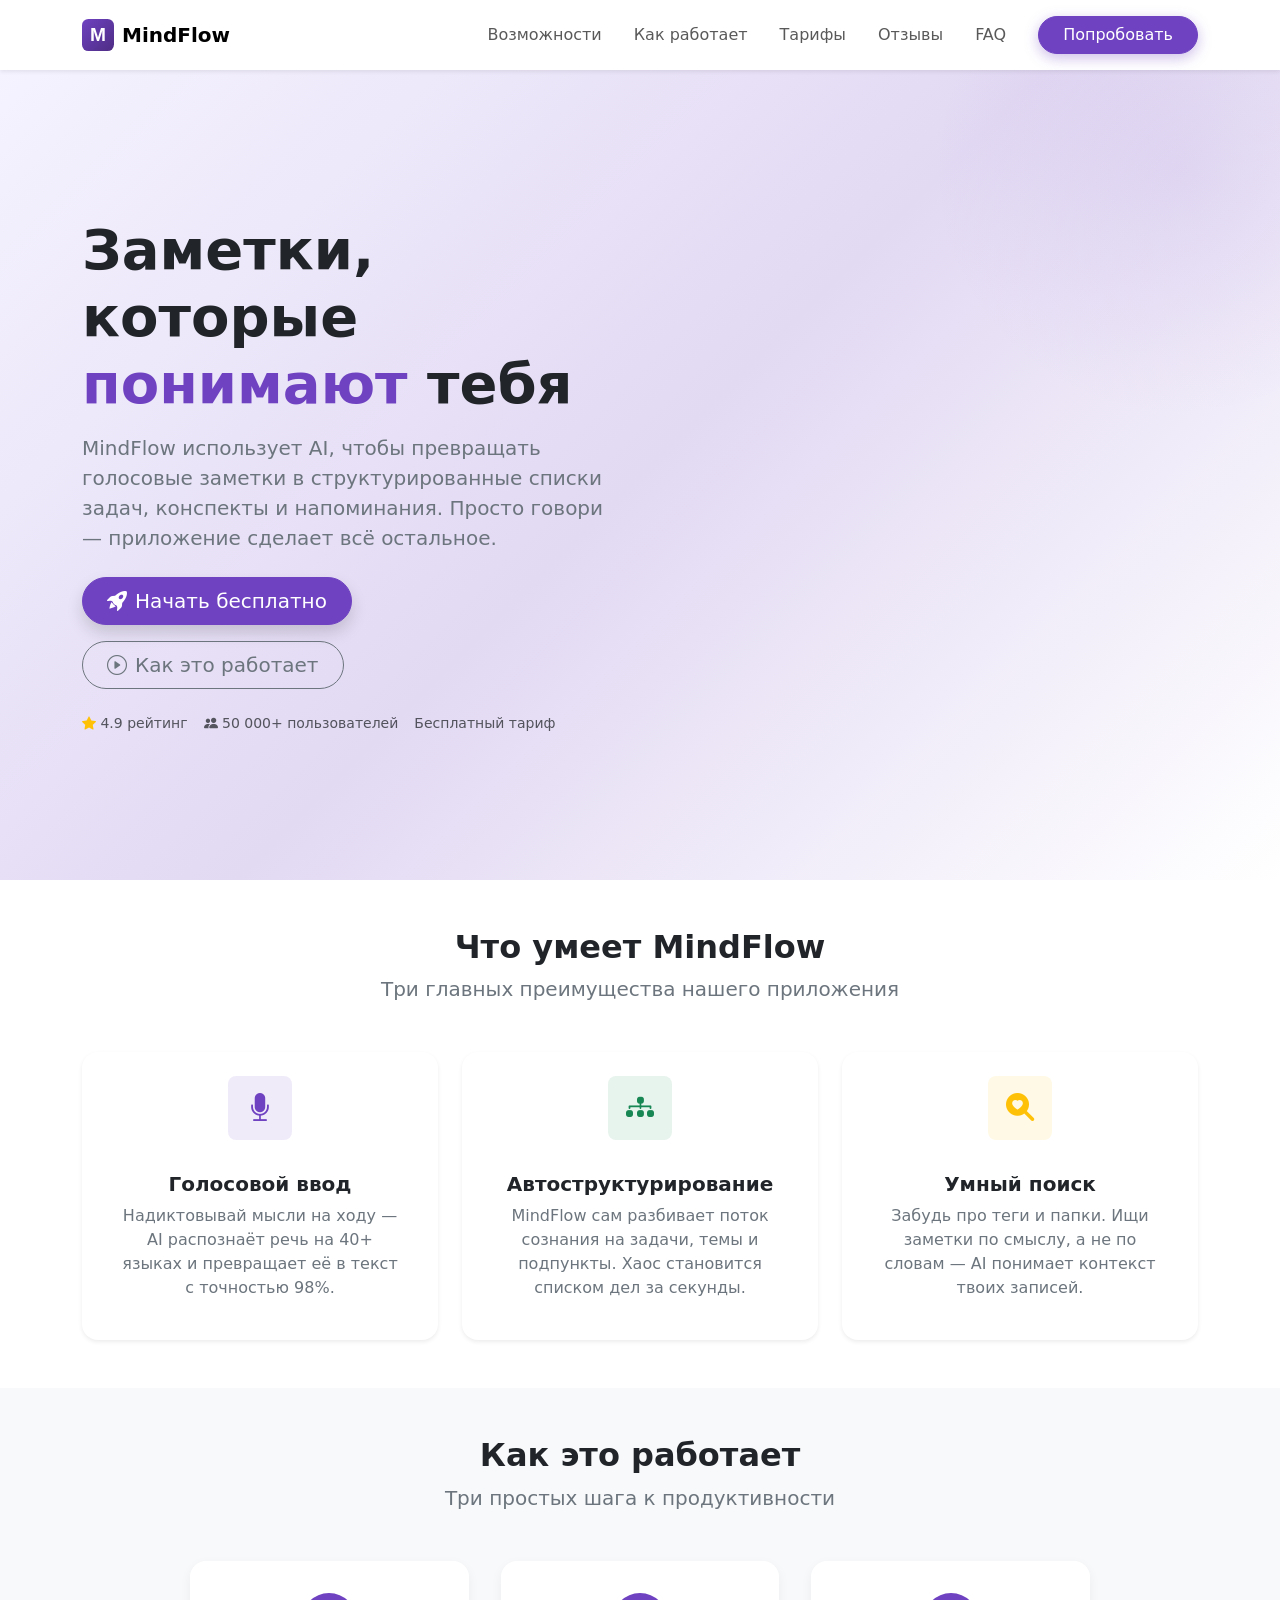
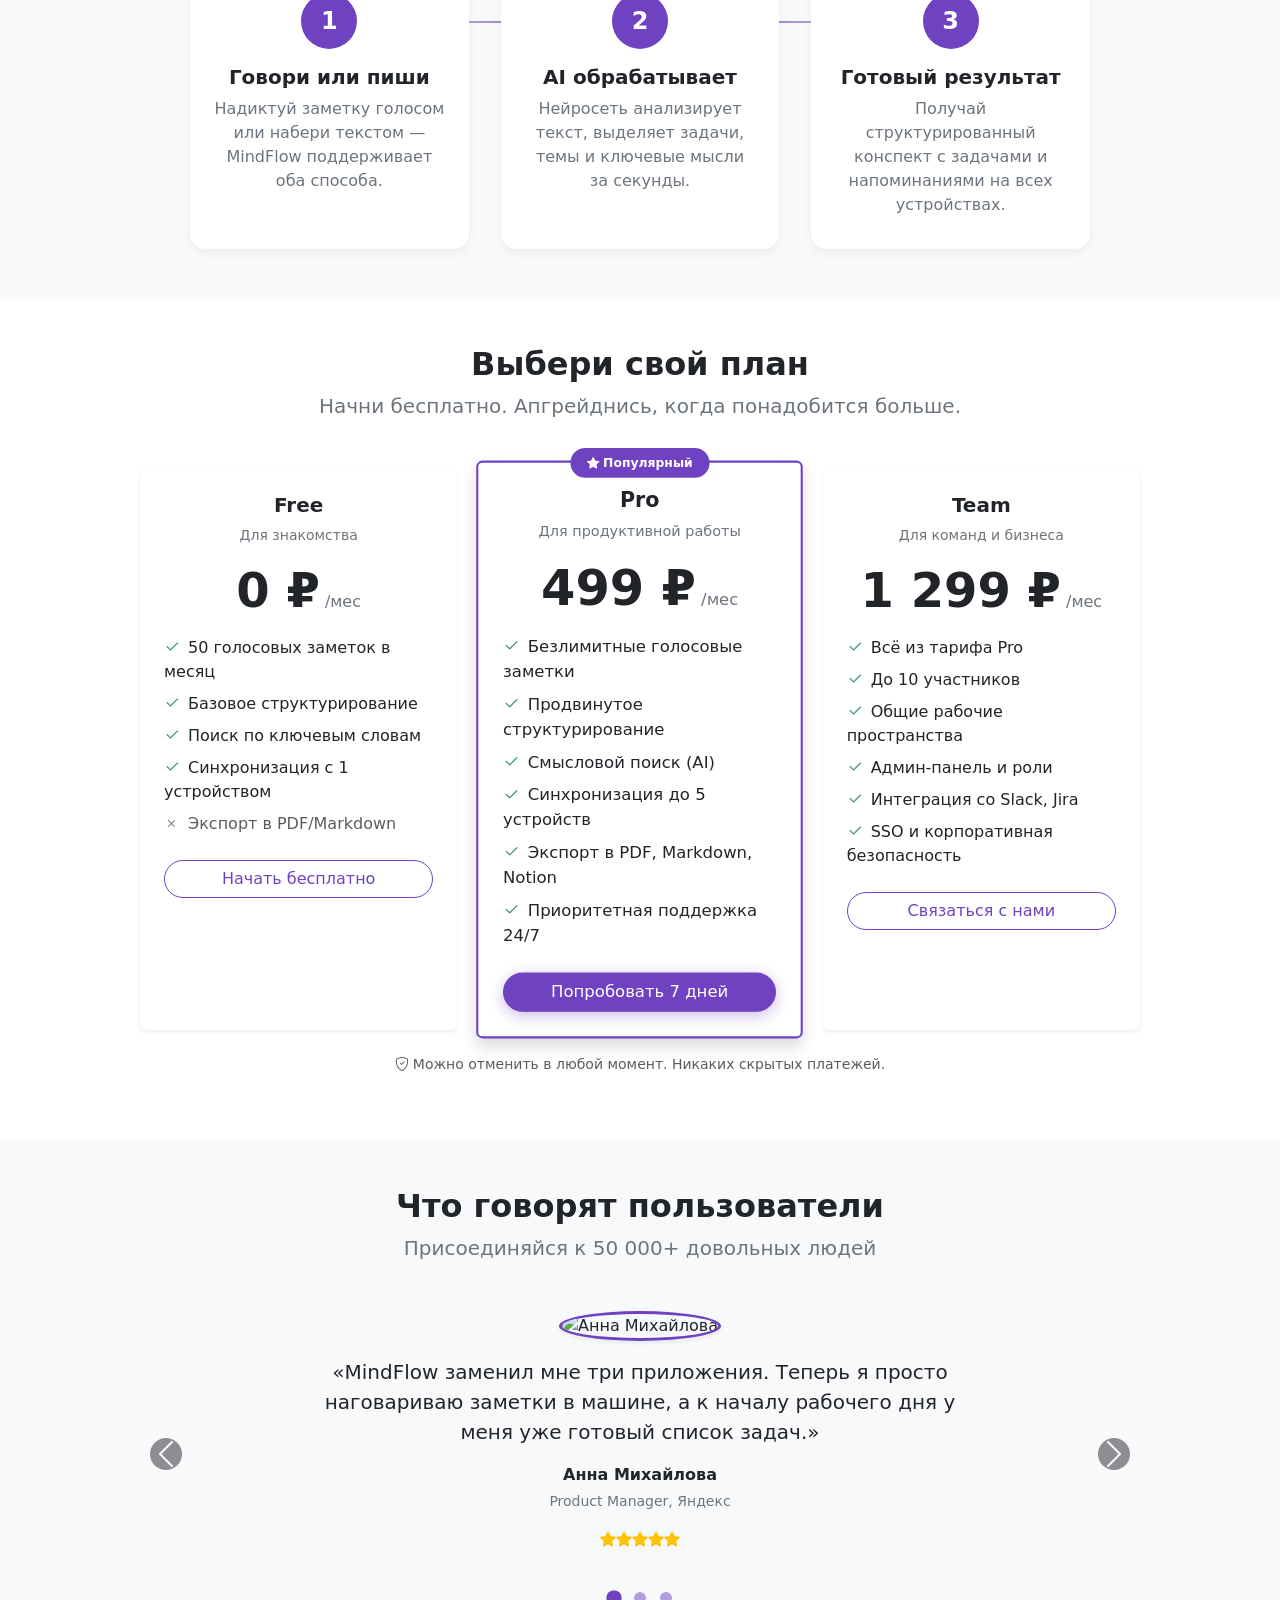
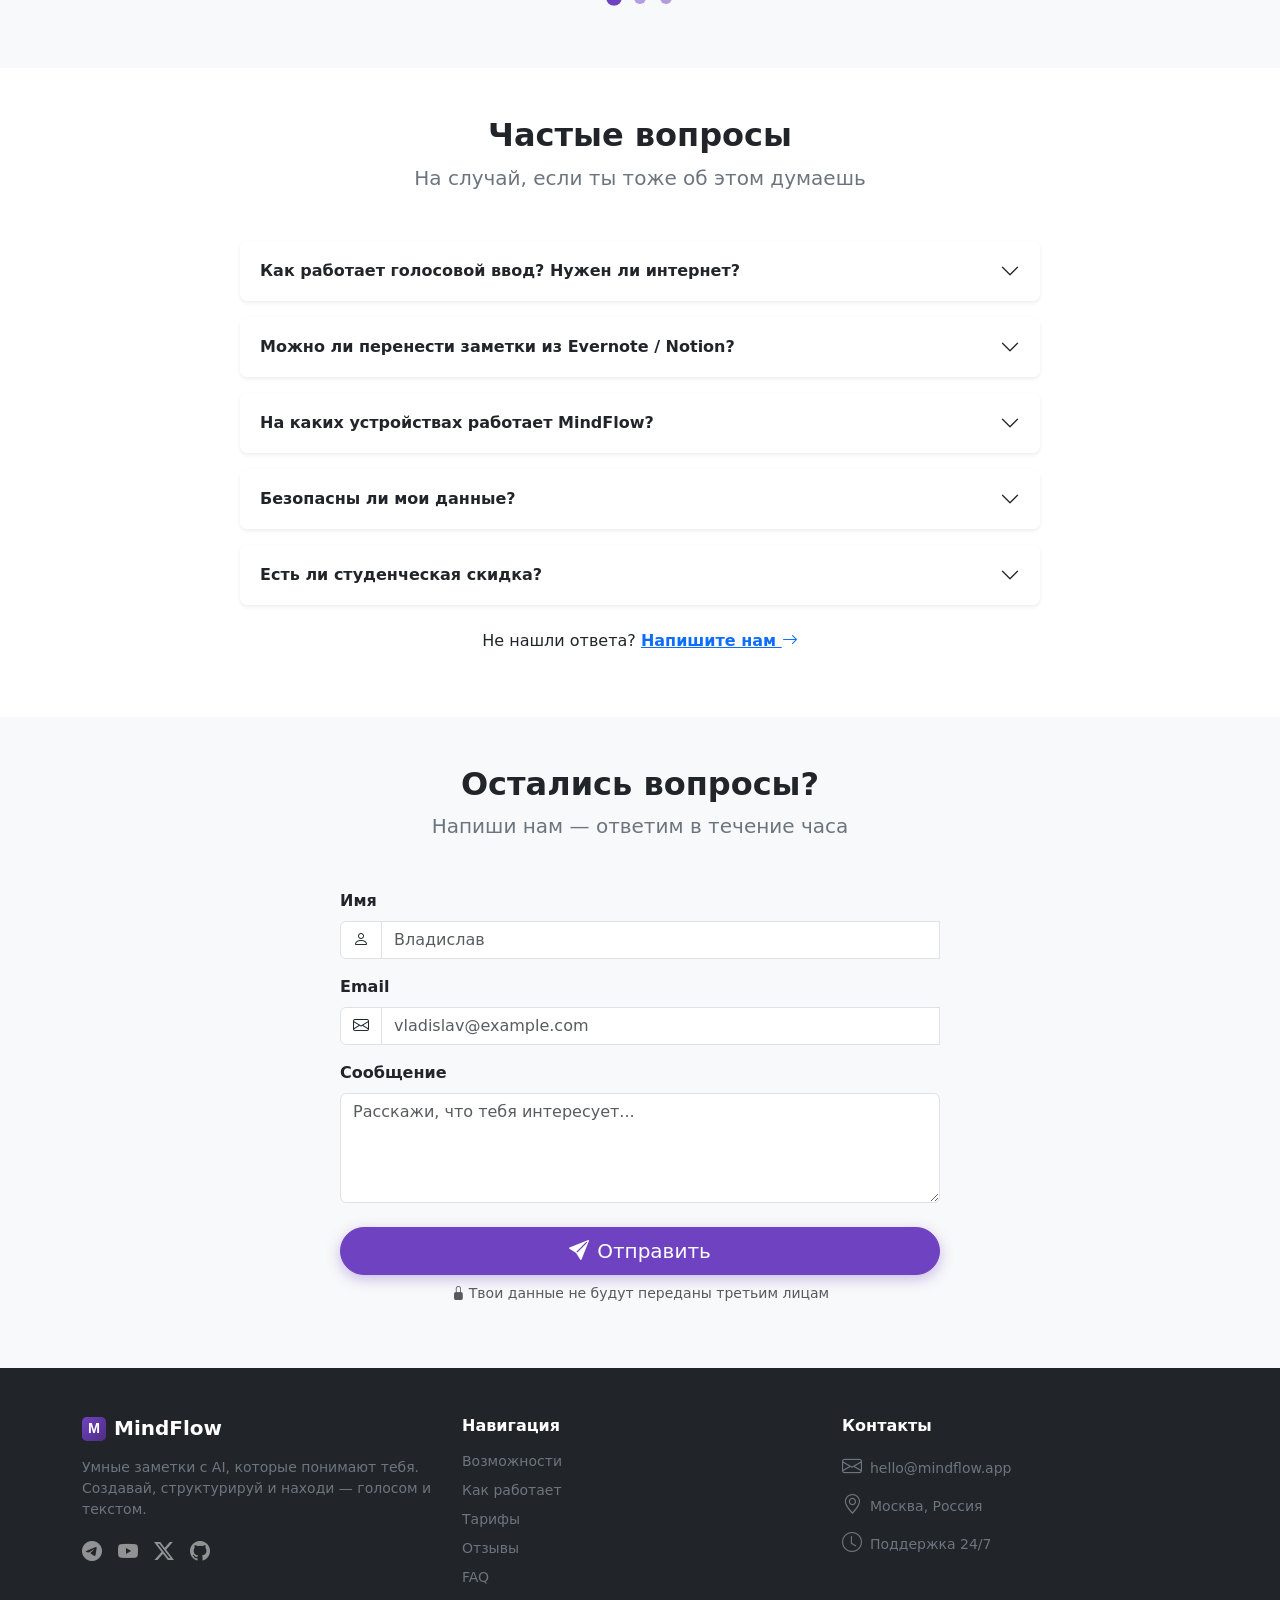
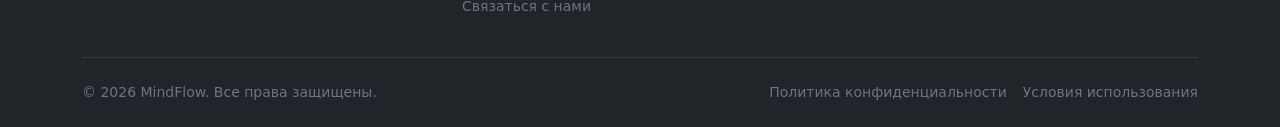
==== commit 3d38060f: "Add files via upload" ====
--- a/index.html
+++ b/index.html
@@ -9,10 +9,10 @@
     <link rel="icon" type="image/svg+xml" href="assets/favicon.svg">
     <link rel="icon" type="image/png" href="assets/favicon.png">
     
-    <!-- Open Graph (для соцсетей) -->
+    <!-- Open Graph -->
     <meta property="og:title" content="MindFlow — умные заметки с AI">
     <meta property="og:description" content="Превращай голосовые заметки в структурированные задачи с помощью AI. Попробуй бесплатно!">
-    <meta property="og:image" content="https://placehold.co/1200x630/6f42c1/white?text=MindFlow">
+    <meta property="og:image" content="assets/og-image.png">
     <meta property="og:type" content="website">
     
     <!-- Bootstrap 5.3 -->
@@ -27,23 +27,23 @@
 <body>
 
     <!-- НАВБАР -->
-    <nav class="navbar navbar-expand-lg sticky-top bg-white shadow-sm">
+    <nav class="navbar navbar-expand-lg sticky-top bg-white shadow-sm" aria-label="Основная навигация">
         <div class="container">
-            <a class="navbar-brand fw-bold d-flex align-items-center" href="#">
-                <img src="assets/favicon.svg" alt="MindFlow" width="32" height="32" class="me-2">
+            <a class="navbar-brand fw-bold d-flex align-items-center" href="#" aria-label="MindFlow — на главную">
+                <img src="assets/favicon.svg" alt="Логотип MindFlow" width="32" height="32" class="me-2">
                 MindFlow
             </a>
-            <button class="navbar-toggler" type="button" data-bs-toggle="collapse" data-bs-target="#navbarMain" 
+            <button class="navbar-toggler border-0" type="button" data-bs-toggle="collapse" data-bs-target="#navbarMain" 
                     aria-controls="navbarMain" aria-expanded="false" aria-label="Открыть меню">
                 <span class="navbar-toggler-icon"></span>
             </button>
             <div class="collapse navbar-collapse" id="navbarMain">
                 <ul class="navbar-nav ms-auto mb-2 mb-lg-0 align-items-lg-center">
-                    <li class="nav-item"><a class="nav-link" href="#features">Возможности</a></li>
-                    <li class="nav-item"><a class="nav-link" href="#how-it-works">Как работает</a></li>
-                    <li class="nav-item"><a class="nav-link" href="#pricing">Тарифы</a></li>
-                    <li class="nav-item"><a class="nav-link" href="#testimonials">Отзывы</a></li>
-                    <li class="nav-item"><a class="nav-link" href="#faq">FAQ</a></li>
+                    <li class="nav-item"><a class="nav-link px-3" href="#features">Возможности</a></li>
+                    <li class="nav-item"><a class="nav-link px-3" href="#how-it-works">Как работает</a></li>
+                    <li class="nav-item"><a class="nav-link px-3" href="#pricing">Тарифы</a></li>
+                    <li class="nav-item"><a class="nav-link px-3" href="#testimonials">Отзывы</a></li>
+                    <li class="nav-item"><a class="nav-link px-3" href="#faq">FAQ</a></li>
                     <li class="nav-item ms-lg-3 mt-2 mt-lg-0">
                         <a class="btn btn-primary rounded-pill px-4" href="#contact">Попробовать</a>
                     </li>
@@ -54,7 +54,7 @@
 
     <main>
         <!-- ГЕРОЙ -->
-        <section class="hero-section d-flex align-items-center">
+        <section class="hero-section d-flex align-items-center" aria-label="Главный экран">
             <div class="container">
                 <div class="row align-items-center">
                     <div class="col-lg-6 mb-5 mb-lg-0" data-aos="fade-right" data-aos-duration="800">
@@ -67,23 +67,22 @@
                             Просто говори — приложение сделает всё остальное.
                         </p>
                         <div class="d-flex flex-wrap gap-3">
-                            <a href="#contact" class="btn btn-primary btn-lg rounded-pill px-4 shadow-lg">
+                            <a href="#contact" class="btn btn-primary btn-lg rounded-pill px-4 shadow">
                                 <i class="bi bi-rocket-takeoff-fill me-2"></i>Начать бесплатно
                             </a>
                             <a href="#how-it-works" class="btn btn-outline-secondary btn-lg rounded-pill px-4">
                                 <i class="bi bi-play-circle me-2"></i>Как это работает
                             </a>
                         </div>
-                        <div class="d-flex mt-4 text-muted small">
-                            <span class="me-4"><i class="bi bi-star-fill text-warning"></i> 4.9 рейтинг</span>
-                            <span class="me-4"><i class="bi bi-people-fill"></i> 50 000+ пользователей</span>
+                        <div class="d-flex flex-wrap gap-3 mt-4 text-muted small">
+                            <span><i class="bi bi-star-fill text-warning"></i> 4.9 рейтинг</span>
+                            <span><i class="bi bi-people-fill"></i> 50 000+ пользователей</span>
                             <span><i class="bi bi-shield-check-fill text-success"></i> Бесплатный тариф</span>
                         </div>
                     </div>
                     <div class="col-lg-6 text-center" data-aos="fade-left" data-aos-duration="800" data-aos-delay="200">
-                        <!-- Иллюстрация из unDraw -->
                         <img 
-                            src="https://illustrations.popsy.co/violet/working-from-anywhere.svg"
+                            src="assets/hero-illustration.svg"
                             alt="MindFlow — работай отовсюду" 
                             class="img-fluid hero-image"
                             loading="lazy"
@@ -95,91 +94,41 @@
         </section>
 
         <!-- ВОЗМОЖНОСТИ -->
-        <section id="features" class="py-5 bg-white">
+        <section id="features" class="py-5 bg-white" aria-label="Возможности приложения">
             <div class="container">
                 <div class="text-center mb-5" data-aos="fade-up">
                     <h2 class="fw-bold">Что умеет MindFlow</h2>
                     <p class="lead text-secondary">Три главных преимущества нашего приложения</p>
                 </div>
-                <div class="row g-4 row-cols-1 row-cols-md-3">
-                    <div class="col" data-aos="fade-up" data-aos-delay="100">
-                        <div class="card h-100 border-0 shadow-sm text-center p-4">
-                            <div class="card-icon bg-primary bg-opacity-10 text-primary rounded-3 d-inline-flex align-items-center justify-content-center mx-auto mb-3" style="width: 64px; height: 64px;">
-                                <i class="bi bi-mic-fill fs-3"></i>
-                            </div>
-                            <div class="card-body">
-                                <h5 class="card-title fw-bold">Голосовой ввод</h5>
-                                <p class="card-text text-secondary">Надиктовывай мысли на ходу — AI распознаёт речь на 40+ языках и превращает её в текст с точностью 98%.</p>
-                            </div>
-                        </div>
-                    </div>
-                    <div class="col" data-aos="fade-up" data-aos-delay="200">
-                        <div class="card h-100 border-0 shadow-sm text-center p-4">
-                            <div class="card-icon bg-success bg-opacity-10 text-success rounded-3 d-inline-flex align-items-center justify-content-center mx-auto mb-3" style="width: 64px; height: 64px;">
-                                <i class="bi bi-diagram-3-fill fs-3"></i>
-                            </div>
-                            <div class="card-body">
-                                <h5 class="card-title fw-bold">Автоструктурирование</h5>
-                                <p class="card-text text-secondary">MindFlow сам разбивает поток сознания на задачи, темы и подпункты. Хаос становится списком дел за секунды.</p>
-                            </div>
-                        </div>
-                    </div>
-                    <div class="col" data-aos="fade-up" data-aos-delay="300">
-                        <div class="card h-100 border-0 shadow-sm text-center p-4">
-                            <div class="card-icon bg-warning bg-opacity-10 text-warning rounded-3 d-inline-flex align-items-center justify-content-center mx-auto mb-3" style="width: 64px; height: 64px;">
-                                <i class="bi bi-search-heart-fill fs-3"></i>
-                            </div>
-                            <div class="card-body">
-                                <h5 class="card-title fw-bold">Умный поиск</h5>
-                                <p class="card-text text-secondary">Забудь про теги и папки. Ищи заметки по смыслу, а не по словам — AI понимает контекст твоих записей.</p>
-                            </div>
-                        </div>
-                    </div>
-                </div>
-            </div>
-        </section>
-
-        <!-- КАК ЭТО РАБОТАЕТ (НОВАЯ СЕКЦИЯ) -->
-        <section id="how-it-works" class="py-5 bg-light">
+                <div id="features-cards" class="row g-4">
+                    <!-- Карточки рендерятся из JS -->
+                </div>
+            </div>
+        </section>
+
+        <!-- КАК ЭТО РАБОТАЕТ -->
+        <section id="how-it-works" class="py-5 bg-light" aria-label="Как работает MindFlow">
             <div class="container">
                 <div class="text-center mb-5" data-aos="fade-up">
                     <h2 class="fw-bold">Как это работает</h2>
                     <p class="lead text-secondary">Три простых шага к продуктивности</p>
                 </div>
-                <div class="row g-4">
-                    <div class="col-md-4 text-center" data-aos="fade-up" data-aos-delay="100">
-                        <div class="position-relative d-inline-block mb-3">
-                            <span class="step-number bg-primary text-white rounded-circle d-flex align-items-center justify-content-center mx-auto" style="width: 56px; height: 56px; font-size: 1.5rem; font-weight: bold;">1</span>
-                        </div>
-                        <h5 class="fw-bold">Говори или пиши</h5>
-                        <p class="text-secondary">Надиктуй заметку голосом или набери текстом — MindFlow поддерживает оба способа.</p>
-                    </div>
-                    <div class="col-md-4 text-center" data-aos="fade-up" data-aos-delay="200">
-                        <div class="position-relative d-inline-block mb-3">
-                            <span class="step-number bg-primary text-white rounded-circle d-flex align-items-center justify-content-center mx-auto" style="width: 56px; height: 56px; font-size: 1.5rem; font-weight: bold;">2</span>
-                        </div>
-                        <h5 class="fw-bold">AI обрабатывает</h5>
-                        <p class="text-secondary">Нейросеть анализирует текст, выделяет задачи, темы и ключевые мысли за секунды.</p>
-                    </div>
-                    <div class="col-md-4 text-center" data-aos="fade-up" data-aos-delay="300">
-                        <div class="position-relative d-inline-block mb-3">
-                            <span class="step-number bg-primary text-white rounded-circle d-flex align-items-center justify-content-center mx-auto" style="width: 56px; height: 56px; font-size: 1.5rem; font-weight: bold;">3</span>
-                        </div>
-                        <h5 class="fw-bold">Готовый результат</h5>
-                        <p class="text-secondary">Получай структурированный конспект с задачами и напоминаниями на всех устройствах.</p>
-                    </div>
+                <div id="how-it-works-steps" class="how-it-works-scroll">
+                    <!-- Шаги рендерятся из JS -->
                 </div>
             </div>
         </section>
 
         <!-- ТАРИФЫ -->
-        <section id="pricing" class="py-5 bg-white">
+        <section id="pricing" class="py-5 bg-white" aria-label="Тарифные планы">
             <div class="container">
                 <div class="text-center mb-5" data-aos="fade-up">
                     <h2 class="fw-bold">Выбери свой план</h2>
                     <p class="lead text-secondary">Начни бесплатно. Апгрейднись, когда понадобится больше.</p>
                 </div>
-                <div id="pricing-cards" class="row g-4 row-cols-1 row-cols-md-3 justify-content-center"></div>
+                <div id="pricing-cards" class="pricing-scroll">
+                    <!-- Карточки тарифов рендерятся из JS -->
+                </div>
                 <p class="text-center text-muted small mt-4">
                     <i class="bi bi-shield-check me-1"></i>Можно отменить в любой момент. Никаких скрытых платежей.
                 </p>
@@ -187,19 +136,19 @@
         </section>
 
         <!-- ОТЗЫВЫ -->
-        <section id="testimonials" class="py-5 bg-light">
+        <section id="testimonials" class="py-5 bg-light" aria-label="Отзывы пользователей">
             <div class="container">
                 <div class="text-center mb-5" data-aos="fade-up">
                     <h2 class="fw-bold">Что говорят пользователи</h2>
                     <p class="lead text-secondary">Присоединяйся к 50 000+ довольных людей</p>
                 </div>
-                <div id="testimonialsCarousel" class="carousel slide" data-bs-ride="carousel" data-aos="fade-up" data-aos-delay="100">
+                <div id="testimonialsCarousel" class="carousel slide" data-bs-ride="carousel" data-bs-touch="true" data-aos="fade-up">
                     <div id="testimonials-slides" class="carousel-inner"></div>
-                    <button class="carousel-control-prev" type="button" data-bs-target="#testimonialsCarousel" data-bs-slide="prev">
+                    <button class="carousel-control-prev d-none d-md-block" type="button" data-bs-target="#testimonialsCarousel" data-bs-slide="prev">
                         <span class="carousel-control-prev-icon bg-dark rounded-circle p-3" aria-hidden="true"></span>
                         <span class="visually-hidden">Предыдущий</span>
                     </button>
-                    <button class="carousel-control-next" type="button" data-bs-target="#testimonialsCarousel" data-bs-slide="next">
+                    <button class="carousel-control-next d-none d-md-block" type="button" data-bs-target="#testimonialsCarousel" data-bs-slide="next">
                         <span class="carousel-control-next-icon bg-dark rounded-circle p-3" aria-hidden="true"></span>
                         <span class="visually-hidden">Следующий</span>
                     </button>
@@ -209,7 +158,7 @@
         </section>
 
         <!-- FAQ -->
-        <section id="faq" class="py-5 bg-white">
+        <section id="faq" class="py-5 bg-white" aria-label="Часто задаваемые вопросы">
             <div class="container">
                 <div class="text-center mb-5" data-aos="fade-up">
                     <h2 class="fw-bold">Частые вопросы</h2>
@@ -221,38 +170,44 @@
         </section>
 
         <!-- КОНТАКТЫ -->
-        <section id="contact" class="py-5 bg-light">
+        <section id="contact" class="py-5 bg-light" aria-label="Форма обратной связи">
             <div class="container">
                 <div class="text-center mb-5" data-aos="fade-up">
                     <h2 class="fw-bold">Остались вопросы?</h2>
                     <p class="lead text-secondary">Напиши нам — ответим в течение часа</p>
                 </div>
                 <div class="mx-auto" style="max-width: 600px;" data-aos="fade-up" data-aos-delay="100">
-                    <form action="https://formspree.io/f/xlgygdqd" method="POST" id="contact-form">
+                    <form action="https://formspree.io/f/ВАШ_ID" method="POST" id="contact-form" novalidate>
                         <div class="mb-3">
                             <label for="name" class="form-label fw-semibold">Имя</label>
                             <div class="input-group">
                                 <span class="input-group-text bg-white"><i class="bi bi-person"></i></span>
-                                <input type="text" class="form-control" id="name" name="name" placeholder="Владислав" required>
+                                <input type="text" class="form-control" id="name" name="name" 
+                                       placeholder="Владислав" required minlength="2" aria-required="true">
+                                <div class="invalid-feedback">Пожалуйста, введи имя (минимум 2 символа)</div>
                             </div>
                         </div>
                         <div class="mb-3">
                             <label for="email" class="form-label fw-semibold">Email</label>
                             <div class="input-group">
                                 <span class="input-group-text bg-white"><i class="bi bi-envelope"></i></span>
-                                <input type="email" class="form-control" id="email" name="email" placeholder="vladislav@example.com" required>
+                                <input type="email" class="form-control" id="email" name="email" 
+                                       placeholder="vladislav@example.com" required aria-required="true">
+                                <div class="invalid-feedback">Пожалуйста, введи корректный email</div>
                             </div>
                         </div>
                         <div class="mb-4">
                             <label for="message" class="form-label fw-semibold">Сообщение</label>
-                            <textarea class="form-control" id="message" name="message" rows="4" placeholder="Расскажи, что тебя интересует..." required></textarea>
+                            <textarea class="form-control" id="message" name="message" rows="4" 
+                                      placeholder="Расскажи, что тебя интересует..." required minlength="10" aria-required="true"></textarea>
+                            <div class="invalid-feedback">Сообщение должно содержать минимум 10 символов</div>
                         </div>
                         <div class="d-grid">
                             <button type="submit" class="btn btn-primary btn-lg rounded-pill" id="submit-btn">
                                 <i class="bi bi-send-fill me-2"></i>Отправить
                             </button>
                         </div>
-                        <div id="form-status" class="text-center small mt-3" style="display: none;"></div>
+                        <div id="form-status" class="text-center small mt-3" style="display: none;" role="alert"></div>
                         <p class="text-center text-muted small mt-2">
                             <i class="bi bi-lock-fill me-1"></i>Твои данные не будут переданы третьим лицам
                         </p>
@@ -263,17 +218,19 @@
     </main>
 
     <!-- ФУТЕР -->
-    <footer class="bg-dark text-white pt-5 pb-4">
+    <footer class="bg-dark text-white pt-5 pb-4" aria-label="Подвал сайта">
         <div class="container">
             <div class="row g-4">
                 <div class="col-md-4">
-                    <h5 class="fw-bold mb-3"><img src="assets/favicon.svg" alt="MindFlow" width="24" height="24" class="me-2">MindFlow</h5>
+                    <h5 class="fw-bold mb-3">
+                        <img src="assets/favicon.svg" alt="MindFlow" width="24" height="24" class="me-2">MindFlow
+                    </h5>
                     <p class="text-secondary small">Умные заметки с AI, которые понимают тебя. Создавай, структурируй и находи — голосом и текстом.</p>
                     <div class="d-flex gap-3">
-                        <a href="#" class="text-white-50 fs-5" title="Telegram"><i class="bi bi-telegram"></i></a>
-                        <a href="#" class="text-white-50 fs-5" title="YouTube"><i class="bi bi-youtube"></i></a>
-                        <a href="#" class="text-white-50 fs-5" title="Twitter/X"><i class="bi bi-twitter-x"></i></a>
-                        <a href="#" class="text-white-50 fs-5" title="GitHub"><i class="bi bi-github"></i></a>
+                        <a href="#" class="text-white-50 fs-5" title="Telegram" aria-label="MindFlow в Telegram"><i class="bi bi-telegram"></i></a>
+                        <a href="#" class="text-white-50 fs-5" title="YouTube" aria-label="MindFlow на YouTube"><i class="bi bi-youtube"></i></a>
+                        <a href="#" class="text-white-50 fs-5" title="Twitter/X" aria-label="MindFlow в Twitter"><i class="bi bi-twitter-x"></i></a>
+                        <a href="#" class="text-white-50 fs-5" title="GitHub" aria-label="MindFlow на GitHub"><i class="bi bi-github"></i></a>
                     </div>
                 </div>
                 <div class="col-md-4">
@@ -300,18 +257,53 @@
             <div class="d-flex flex-column flex-md-row justify-content-between align-items-center small text-secondary">
                 <p class="mb-2 mb-md-0">© 2026 MindFlow. Все права защищены.</p>
                 <div class="d-flex gap-3">
-                    <a href="#" class="text-secondary text-decoration-none">Политика конфиденциальности</a>
+                    <a href="#" class="text-secondary text-decoration-none" data-bs-toggle="modal" data-bs-target="#privacyModal">Политика конфиденциальности</a>
                     <a href="#" class="text-secondary text-decoration-none">Условия использования</a>
                 </div>
             </div>
         </div>
     </footer>
+
+    <!-- Модальное окно: Политика конфиденциальности -->
+    <div class="modal fade" id="privacyModal" tabindex="-1" aria-labelledby="privacyModalLabel" aria-hidden="true">
+        <div class="modal-dialog modal-dialog-scrollable">
+            <div class="modal-content">
+                <div class="modal-header">
+                    <h5 class="modal-title fw-bold" id="privacyModalLabel">Политика конфиденциальности</h5>
+                    <button type="button" class="btn-close" data-bs-dismiss="modal" aria-label="Закрыть"></button>
+                </div>
+                <div class="modal-body">
+                    <p>Мы в MindFlow серьёзно относимся к конфиденциальности твоих данных.</p>
+                    <h6>Какие данные мы собираем:</h6>
+                    <ul>
+                        <li>Email и имя при регистрации</li>
+                        <li>Голосовые и текстовые заметки (только с твоего разрешения)</li>
+                        <li>Технические данные для улучшения сервиса</li>
+                    </ul>
+                    <h6>Как мы их используем:</h6>
+                    <ul>
+                        <li>Для обработки и структурирования заметок</li>
+                        <li>Для улучшения AI-моделей (обезличенно)</li>
+                        <li>Никакой продажи данных третьим лицам</li>
+                    </ul>
+                </div>
+                <div class="modal-footer">
+                    <button type="button" class="btn btn-primary rounded-pill px-4" data-bs-dismiss="modal">Понятно</button>
+                </div>
+            </div>
+        </div>
+    </div>
 
     <!-- Скрипты -->
     <script src="https://cdn.jsdelivr.net/npm/bootstrap@5.3.0/dist/js/bootstrap.bundle.min.js"></script>
     <script src="https://cdn.jsdelivr.net/npm/aos@2.3.4/dist/aos.js"></script>
     <script>
-        AOS.init({ once: true, offset: 100 });
+        AOS.init({ 
+            once: true, 
+            offset: 100,
+            duration: 600,
+            disable: 'mobile' // Отключаем на мобильных для производительности
+        });
     </script>
     <script src="js/data.js"></script>
     <script src="js/main.js"></script>
--- a/style.css
+++ b/style.css
@@ -3,9 +3,23 @@
    Поверх Bootstrap 5.3
    ============================================ */
 
+/* Глобальный сброс для скролл-контейнеров */
+* {
+    -webkit-tap-highlight-color: transparent;
+}
+
+/* Плавный скролл для всех скролл-контейнеров */
+.pricing-scroll,
+.how-it-works-scroll,
+#features-cards {
+    scroll-behavior: smooth;
+    -webkit-overflow-scrolling: touch;
+}
+
+
 /* ----- 1. ПЕРЕМЕННЫЕ: Переопределяем цвета Bootstrap ----- */
 :root {
-    --bs-primary: #6f42c1;        /* Фиолетовый вместо синего */
+    --bs-primary: #6f42c1;
     --bs-primary-rgb: 111, 66, 193;
     --bs-secondary: #6c757d;
     --bs-body-color: #212529;
@@ -40,24 +54,50 @@
     background-color: #6f42c1 !important;
 }
 
-/* Ссылки в навбаре при наведении */
 .nav-link:hover {
     color: #6f42c1 !important;
 }
 
 
-/* ----- 2. ПЛАВНЫЙ СКРОЛЛ К ЯКОРЯМ ----- */
+/* ----- 2. ПЛАВНЫЙ СКРОЛЛ ----- */
 html {
     scroll-behavior: smooth;
     scroll-padding-top: 80px;
 }
 
 
-/* ----- 3. НАВБАР: лёгкое затемнение при скролле ----- */
+/* ----- 3. НАВБАР ----- */
 .navbar {
     transition: box-shadow 0.3s ease;
     backdrop-filter: blur(10px);
     background-color: rgba(255, 255, 255, 0.95) !important;
+    min-height: 70px;
+}
+
+.navbar-brand img {
+    transition: transform 0.3s ease;
+}
+
+.navbar-brand:hover img {
+    transform: rotate(-10deg) scale(1.1);
+}
+
+/* Мобильное меню — плавное появление */
+@media (max-width: 991.98px) {
+    .navbar-collapse {
+        transition: all 0.3s ease;
+        padding: 1rem 0;
+    }
+
+    .nav-link {
+        padding: 0.75rem 1rem !important;
+        font-size: 1.1rem;
+        border-radius: 8px;
+    }
+
+    .nav-link:active {
+        background-color: rgba(111, 66, 193, 0.1);
+    }
 }
 
 
@@ -67,9 +107,9 @@
     min-height: 90vh;
     position: relative;
     overflow: hidden;
-}
-
-/* Декоративный размытый круг в фоне героя */
+    padding: 4rem 0;
+}
+
 .hero-section::before {
     content: '';
     position: absolute;
@@ -82,21 +122,115 @@
     pointer-events: none;
 }
 
-
-/* ----- 5. КАРТОЧКИ ВОЗМОЖНОСТЕЙ: эффект при наведении ----- */
-.card {
+.hero-image {
+    max-height: 400px;
+    filter: drop-shadow(0 10px 30px rgba(111, 66, 193, 0.2));
+    transition: transform 0.5s ease;
+}
+
+.hero-image:hover {
+    transform: translateY(-10px);
+}
+
+/* Мобильная адаптация героя */
+@media (max-width: 767.98px) {
+    .hero-section {
+        min-height: auto;
+        padding: 3rem 0 2rem;
+        text-align: center;
+    }
+
+    .hero-section .display-4 {
+        font-size: 2.25rem;
+    }
+
+    .hero-section .lead {
+        font-size: 1rem;
+    }
+
+    .hero-section .btn-lg {
+        width: 100%;
+        padding: 0.75rem 1.5rem;
+        font-size: 1rem;
+    }
+
+    .hero-section .d-flex.flex-wrap.gap-3 {
+        flex-direction: column;
+    }
+}
+
+
+/* ----- 5. ВОЗМОЖНОСТИ ----- */
+/* На десктопе — обычная сетка Bootstrap */
+@media (min-width: 768px) {
+    #features-cards {
+        display: flex;
+        flex-wrap: wrap;
+        margin-right: -0.75rem;
+        margin-left: -0.75rem;
+    }
+
+    #features-cards .col-md-4 {
+        flex: 0 0 33.333333%;
+        max-width: 33.333333%;
+        padding-right: 0.75rem;
+        padding-left: 0.75rem;
+    }
+}
+
+/* На мобильных — горизонтальный скролл */
+@media (max-width: 767.98px) {
+    #features-cards {
+        display: flex;
+        flex-wrap: nowrap;
+        overflow-x: auto;
+        scroll-snap-type: x mandatory;
+        -webkit-overflow-scrolling: touch;
+        padding-bottom: 1rem;
+        margin: 0 -1rem;
+        padding-left: 1rem;
+        padding-right: 1rem;
+        gap: 1rem;
+    }
+
+    #features-cards::-webkit-scrollbar {
+        height: 6px;
+    }
+
+    #features-cards::-webkit-scrollbar-track {
+        background: #f1f1f1;
+        border-radius: 10px;
+    }
+
+    #features-cards::-webkit-scrollbar-thumb {
+        background: #6f42c1;
+        border-radius: 10px;
+    }
+
+    #features-cards .col-md-4 {
+        flex: 0 0 280px;
+        max-width: 280px;
+        scroll-snap-align: start;
+        padding: 0;
+    }
+}
+
+/* Стили карточек */
+#features-cards .card {
     transition: transform 0.3s ease, box-shadow 0.3s ease;
     border-radius: 16px !important;
-}
-
-.card:hover {
+    cursor: default;
+    height: 100%;
+}
+
+#features-cards .card:hover {
     transform: translateY(-8px);
     box-shadow: 0 12px 30px rgba(0, 0, 0, 0.12) !important;
 }
 
-/* Иконки внутри карточек */
 .card-icon {
     transition: transform 0.3s ease;
+    flex-shrink: 0;
 }
 
 .card:hover .card-icon {
@@ -104,13 +238,217 @@
 }
 
 
-/* ----- 6. АККОРДЕОН FAQ ----- */
+/* ----- 6. СЕКЦИЯ «КАК ЭТО РАБОТАЕТ» ----- */
+.how-it-works-scroll {
+    display: flex;
+    gap: 2rem;
+    position: relative;
+}
+
+/* На десктопе — сетка с линиями */
+@media (min-width: 768px) {
+    .how-it-works-scroll {
+        display: grid;
+        grid-template-columns: repeat(3, 1fr);
+        max-width: 900px;
+        margin: 0 auto;
+    }
+
+    /* Линия между шагами */
+    .how-it-works-scroll::after {
+        content: '';
+        position: absolute;
+        top: 60px;
+        /* 2rem (padding-top) + 28px (половина кружка 56px) = 32px + 28px = 60px */
+        left: calc(100% / 6);
+        right: calc(100% / 6);
+        height: 2px;
+        background: linear-gradient(to right,
+                #dee2e6 0%,
+                #6f42c1 50%,
+                #dee2e6 100%);
+        z-index: 0;
+        pointer-events: none;
+    }
+}
+
+/* На мобильных — горизонтальный скролл */
+@media (max-width: 767.98px) {
+    .how-it-works-scroll {
+        overflow-x: auto;
+        scroll-snap-type: x mandatory;
+        -webkit-overflow-scrolling: touch;
+        padding-bottom: 1rem;
+        margin: 0 -1rem;
+        padding-left: 1rem;
+        padding-right: 1rem;
+    }
+
+    .how-it-works-scroll::-webkit-scrollbar {
+        height: 6px;
+    }
+
+    .how-it-works-scroll::-webkit-scrollbar-track {
+        background: #f1f1f1;
+        border-radius: 10px;
+    }
+
+    .how-it-works-scroll::-webkit-scrollbar-thumb {
+        background: #6f42c1;
+        border-radius: 10px;
+    }
+
+    .how-it-works-scroll .step-card {
+        flex: 0 0 280px;
+        scroll-snap-align: start;
+    }
+}
+
+.step-card {
+    text-align: center;
+    padding: 2rem 1.5rem;
+    background: white;
+    border-radius: 16px;
+    box-shadow: 0 4px 12px rgba(0, 0, 0, 0.05);
+    position: relative;
+    z-index: 1;
+    transition: transform 0.3s ease, box-shadow 0.3s ease;
+}
+
+.step-card:hover {
+    transform: translateY(-5px);
+    box-shadow: 0 8px 25px rgba(0, 0, 0, 0.1);
+}
+
+.step-number {
+    width: 56px;
+    height: 56px;
+    background-color: #6f42c1;
+    color: white;
+    border-radius: 50%;
+    display: flex;
+    align-items: center;
+    justify-content: center;
+    font-size: 1.5rem;
+    font-weight: bold;
+    margin: 0 auto 1rem;
+    position: relative;
+    z-index: 2;
+    transition: transform 0.3s ease, box-shadow 0.3s ease;
+}
+
+.step-card:hover .step-number {
+    transform: scale(1.15);
+    box-shadow: 0 8px 25px rgba(111, 66, 193, 0.4);
+}
+
+
+/* ----- 7. ТАРИФЫ — ГОРИЗОНТАЛЬНЫЙ СКРОЛЛ НА МОБИЛЬНЫХ ----- */
+.pricing-scroll {
+    display: flex;
+    gap: 1.5rem;
+}
+
+/* На десктопе — центрированная сетка */
+@media (min-width: 992px) {
+    .pricing-scroll {
+        display: grid;
+        grid-template-columns: repeat(3, 1fr);
+        max-width: 1000px;
+        margin: 0 auto;
+    }
+}
+
+/* На планшетах и мобильных — горизонтальный скролл */
+@media (max-width: 991.98px) {
+    .pricing-scroll {
+        overflow-x: auto;
+        scroll-snap-type: x mandatory;
+        -webkit-overflow-scrolling: touch;
+        padding: 2rem 1rem 1.5rem;
+        /* Добавили верхний отступ для бейджа */
+        margin: 0 -1rem;
+    }
+
+    .pricing-scroll::-webkit-scrollbar {
+        height: 6px;
+    }
+
+    .pricing-scroll::-webkit-scrollbar-track {
+        background: #f1f1f1;
+        border-radius: 10px;
+    }
+
+    .pricing-scroll::-webkit-scrollbar-thumb {
+        background: #6f42c1;
+        border-radius: 10px;
+    }
+
+    .pricing-scroll .pricing-card {
+        flex: 0 0 300px;
+        scroll-snap-align: start;
+    }
+
+    /* Фикс для бейджа "Популярный" на мобильных */
+    .pricing-card .badge {
+        position: absolute !important;
+        top: -12px !important;
+        left: 50% !important;
+        transform: translateX(-50%) !important;
+        z-index: 2;
+        white-space: nowrap;
+    }
+
+    /* Карточка Pro не должна обрезаться */
+    .pricing-card .card.border-primary {
+        margin-top: 0.5rem;
+    }
+}
+
+.pricing-card {
+    transition: transform 0.3s ease, box-shadow 0.3s ease;
+    border-radius: 16px !important;
+}
+
+.pricing-card:hover {
+    transform: translateY(-8px);
+    box-shadow: 0 12px 30px rgba(0, 0, 0, 0.15) !important;
+}
+
+.pricing-card .card.border-primary {
+    border-width: 2px !important;
+}
+
+/* На десктопе Pro карточка чуть крупнее */
+@media (min-width: 992px) {
+    .pricing-card .card.border-primary {
+        transform: scale(1.03);
+    }
+
+    .pricing-card .card.border-primary:hover {
+        transform: scale(1.03) translateY(-8px);
+    }
+}
+
+/* На мобильных все карточки одинакового размера */
+@media (max-width: 991.98px) {
+    .pricing-card .card.border-primary {
+        transform: none;
+    }
+
+    .pricing-card .card.border-primary:hover {
+        transform: translateY(-8px);
+    }
+}
+
+
+/* ----- 8. АККОРДЕОН FAQ ----- */
 .accordion-button {
     font-weight: 600;
     transition: background-color 0.3s ease, color 0.3s ease;
-}
-
-/* Убираем стандартную обводку при фокусе, делаем свою */
+    padding: 1.25rem;
+}
+
 .accordion-button:focus {
     box-shadow: 0 0 0 3px rgba(111, 66, 193, 0.25);
     border-color: transparent;
@@ -121,22 +459,58 @@
     color: #ffffff;
 }
 
-/* Перекрашиваем шеврон в белый, когда раскрыт */
 .accordion-button:not(.collapsed)::after {
     filter: brightness(0) invert(1);
 }
 
-
-/* ----- 7. КНОПКИ И ФОРМЫ ----- */
+.accordion-body {
+    padding: 1.25rem;
+    line-height: 1.7;
+}
+
+/* Увеличенная область касания на мобильных */
+@media (max-width: 767.98px) {
+    .accordion-button {
+        padding: 1.5rem 1.25rem;
+        font-size: 1.05rem;
+    }
+}
+
+
+/* ----- 9. КНОПКИ И ФОРМЫ ----- */
 .form-control:focus,
 .form-select:focus {
     border-color: #6f42c1;
     box-shadow: 0 0 0 3px rgba(111, 66, 193, 0.15);
 }
 
-/* Кнопки — добавляем лёгкую тень */
+.form-control.is-invalid:focus {
+    box-shadow: 0 0 0 3px rgba(220, 53, 69, 0.25);
+}
+
 .btn {
     transition: all 0.3s ease;
+    position: relative;
+    overflow: hidden;
+}
+
+/* Эффект волны при клике */
+.btn::after {
+    content: '';
+    position: absolute;
+    top: 50%;
+    left: 50%;
+    width: 0;
+    height: 0;
+    border-radius: 50%;
+    background: rgba(255, 255, 255, 0.3);
+    transform: translate(-50%, -50%);
+    transition: width 0.6s, height 0.6s;
+}
+
+.btn:active::after {
+    width: 300px;
+    height: 300px;
 }
 
 .btn-primary {
@@ -148,7 +522,6 @@
     transform: translateY(-2px);
 }
 
-/* Вторичные кнопки */
 .btn-outline-secondary:hover {
     transform: translateY(-2px);
 }
@@ -158,34 +531,74 @@
     transform: translateY(-2px);
 }
 
-
-/* ----- 8. КАРУСЕЛЬ ОТЗЫВОВ ----- */
+/* Статус формы */
+#form-status {
+    padding: 12px;
+    border-radius: 12px;
+    font-weight: 500;
+}
+
+#form-status.text-success {
+    background-color: rgba(25, 135, 84, 0.1);
+}
+
+#form-status.text-danger {
+    background-color: rgba(220, 53, 69, 0.1);
+}
+
+#submit-btn:disabled {
+    opacity: 0.7;
+    cursor: not-allowed;
+    transform: none !important;
+}
+
+
+/* ----- 10. КАРУСЕЛЬ ОТЗЫВОВ ----- */
+.carousel-indicators {
+    gap: 8px;
+}
+
 .carousel-indicators button {
     width: 12px !important;
     height: 12px !important;
     border-radius: 50% !important;
     border: none !important;
-    opacity: 0.5;
-    transition: opacity 0.3s ease;
+    background-color: #6f42c1 !important;
+    opacity: 0.3;
+    transition: opacity 0.3s ease, transform 0.3s ease;
 }
 
 .carousel-indicators button.active {
     opacity: 1;
-}
-
-/* Аватарки в отзывах */
+    transform: scale(1.3);
+}
+
 .carousel-item img.rounded-circle {
     border: 3px solid #6f42c1;
-}
-
-
-/* ----- 9. ТАРИФЫ: выделение карточки Pro ----- */
-.card.border-primary {
-    border-width: 2px !important;
-}
-
-
-/* ----- 10. ФУТЕР ----- */
+    object-fit: cover;
+}
+
+/* Свайп-подсказка на мобильных */
+@media (max-width: 767.98px) {
+    .carousel {
+        cursor: grab;
+    }
+
+    .carousel:active {
+        cursor: grabbing;
+    }
+
+    .carousel-item {
+        padding: 0 1rem;
+    }
+
+    .carousel-item .blockquote p {
+        font-size: 1rem !important;
+    }
+}
+
+
+/* ----- 11. ФУТЕР ----- */
 footer a:hover {
     color: #ffffff !important;
     transition: color 0.2s ease;
@@ -200,114 +613,104 @@
     color: #ffffff !important;
 }
 
-
-/* ----- 11. АНИМАЦИЯ ПОЯВЛЕНИЯ СЕКЦИЙ ----- */
+footer hr {
+    opacity: 0.3;
+}
+
+
+/* ----- 12. МОДАЛЬНОЕ ОКНО ----- */
+.modal-content {
+    border-radius: 16px;
+    border: none;
+}
+
+.modal-header {
+    border-bottom: 1px solid #e9ecef;
+    padding: 1.5rem;
+}
+
+.modal-body {
+    padding: 1.5rem;
+}
+
+.modal-footer {
+    border-top: 1px solid #e9ecef;
+    padding: 1.5rem;
+}
+
+
+/* ----- 13. ОБЩИЕ МОБИЛЬНЫЕ УЛУЧШЕНИЯ ----- */
+@media (max-width: 767.98px) {
+    section {
+        padding: 3rem 0 !important;
+    }
+
+    h2 {
+        font-size: 1.75rem !important;
+    }
+
+    .lead {
+        font-size: 1rem !important;
+    }
+
+    /* Увеличиваем область касания для интерактивных элементов */
+    .nav-link,
+    .btn,
+    .accordion-button {
+        min-height: 44px;
+    }
+
+    /* Адаптивные отступы */
+    .container {
+        padding-left: 1.25rem;
+        padding-right: 1.25rem;
+    }
+}
+
+/* Планшеты */
+@media (min-width: 768px) and (max-width: 991.98px) {
+    section {
+        padding: 4rem 0 !important;
+    }
+}
+
+
+/* ----- 14. УТИЛИТЫ ----- */
+@media (min-width: 1200px) {
+    .container {
+        max-width: 1140px;
+    }
+}
+
+/* Анимация появления секций */
 @keyframes fadeInUp {
     from {
         opacity: 0;
         transform: translateY(30px);
     }
+
     to {
         opacity: 1;
         transform: translateY(0);
     }
 }
 
-/* Применяем ко всем секциям внутри main */
-main > section {
-    animation: fadeInUp 0.7s ease forwards;
-}
-
-main > section:nth-child(1) { animation-delay: 0.1s; }
-main > section:nth-child(2) { animation-delay: 0.2s; }
-main > section:nth-child(3) { animation-delay: 0.3s; }
-main > section:nth-child(4) { animation-delay: 0.4s; }
-main > section:nth-child(5) { animation-delay: 0.5s; }
-main > section:nth-child(6) { animation-delay: 0.6s; }
-
-
-/* ----- 12. МЕЛОЧИ ----- */
-.hero-section .text-muted .bi {
-    font-size: 1rem;
-}
-
-footer hr {
-    opacity: 0.3;
-}
-
-@media (min-width: 1200px) {
-    .container {
-        max-width: 1140px;
-    }
-}
-
-/* ----- 13. НОВЫЕ СТИЛИ ДЛЯ УЛУЧШЕНИЙ ----- */
-
-/* Иллюстрация в герое */
-.hero-image {
-    max-height: 400px;
-    filter: drop-shadow(0 10px 30px rgba(111, 66, 193, 0.2));
-    transition: transform 0.5s ease;
-}
-
-.hero-image:hover {
-    transform: translateY(-10px);
-}
-
-/* Секция «Как работает» — номера шагов */
-.step-number {
-    position: relative;
-    z-index: 1;
-    transition: transform 0.3s ease, box-shadow 0.3s ease;
-}
-
-.step-number:hover {
-    transform: scale(1.15);
-    box-shadow: 0 8px 25px rgba(111, 66, 193, 0.4);
-}
-
-/* Линия между шагами (только на десктопе) */
-@media (min-width: 768px) {
-    #how-it-works .col-md-4:not(:last-child)::after {
-        content: '';
-        position: absolute;
-        top: 28px;
-        right: -15px;
-        width: 30px;
-        height: 2px;
-        background: #dee2e6;
-    }
-    
-    #how-it-works .col-md-4 {
-        position: relative;
-    }
-}
-
-/* Логотип в навбаре */
-.navbar-brand img {
-    transition: transform 0.3s ease;
-}
-
-.navbar-brand:hover img {
-    transform: rotate(-10deg) scale(1.1);
-}
-
-/* Статус формы */
-#form-status {
-    padding: 10px;
-    border-radius: 8px;
-}
-
-#form-status.text-success {
-    background-color: rgba(25, 135, 84, 0.1);
-}
-
-#form-status.text-danger {
-    background-color: rgba(220, 53, 69, 0.1);
-}
-
-/* Кнопка отправки — состояние загрузки */
-#submit-btn:disabled {
-    opacity: 0.7;
-    cursor: not-allowed;
+/* Применяем только если AOS не используется (фоллбэк) */
+@media (prefers-reduced-motion: no-preference) {
+    main>section {
+        animation: fadeInUp 0.7s ease forwards;
+    }
+}
+
+/* Уважаем настройки доступности */
+@media (prefers-reduced-motion: reduce) {
+
+    *,
+    *::before,
+    *::after {
+        animation-duration: 0.01ms !important;
+        animation-iteration-count: 1 !important;
+        transition-duration: 0.01ms !important;
+        scroll-behavior: auto !important;
+    }
 }
